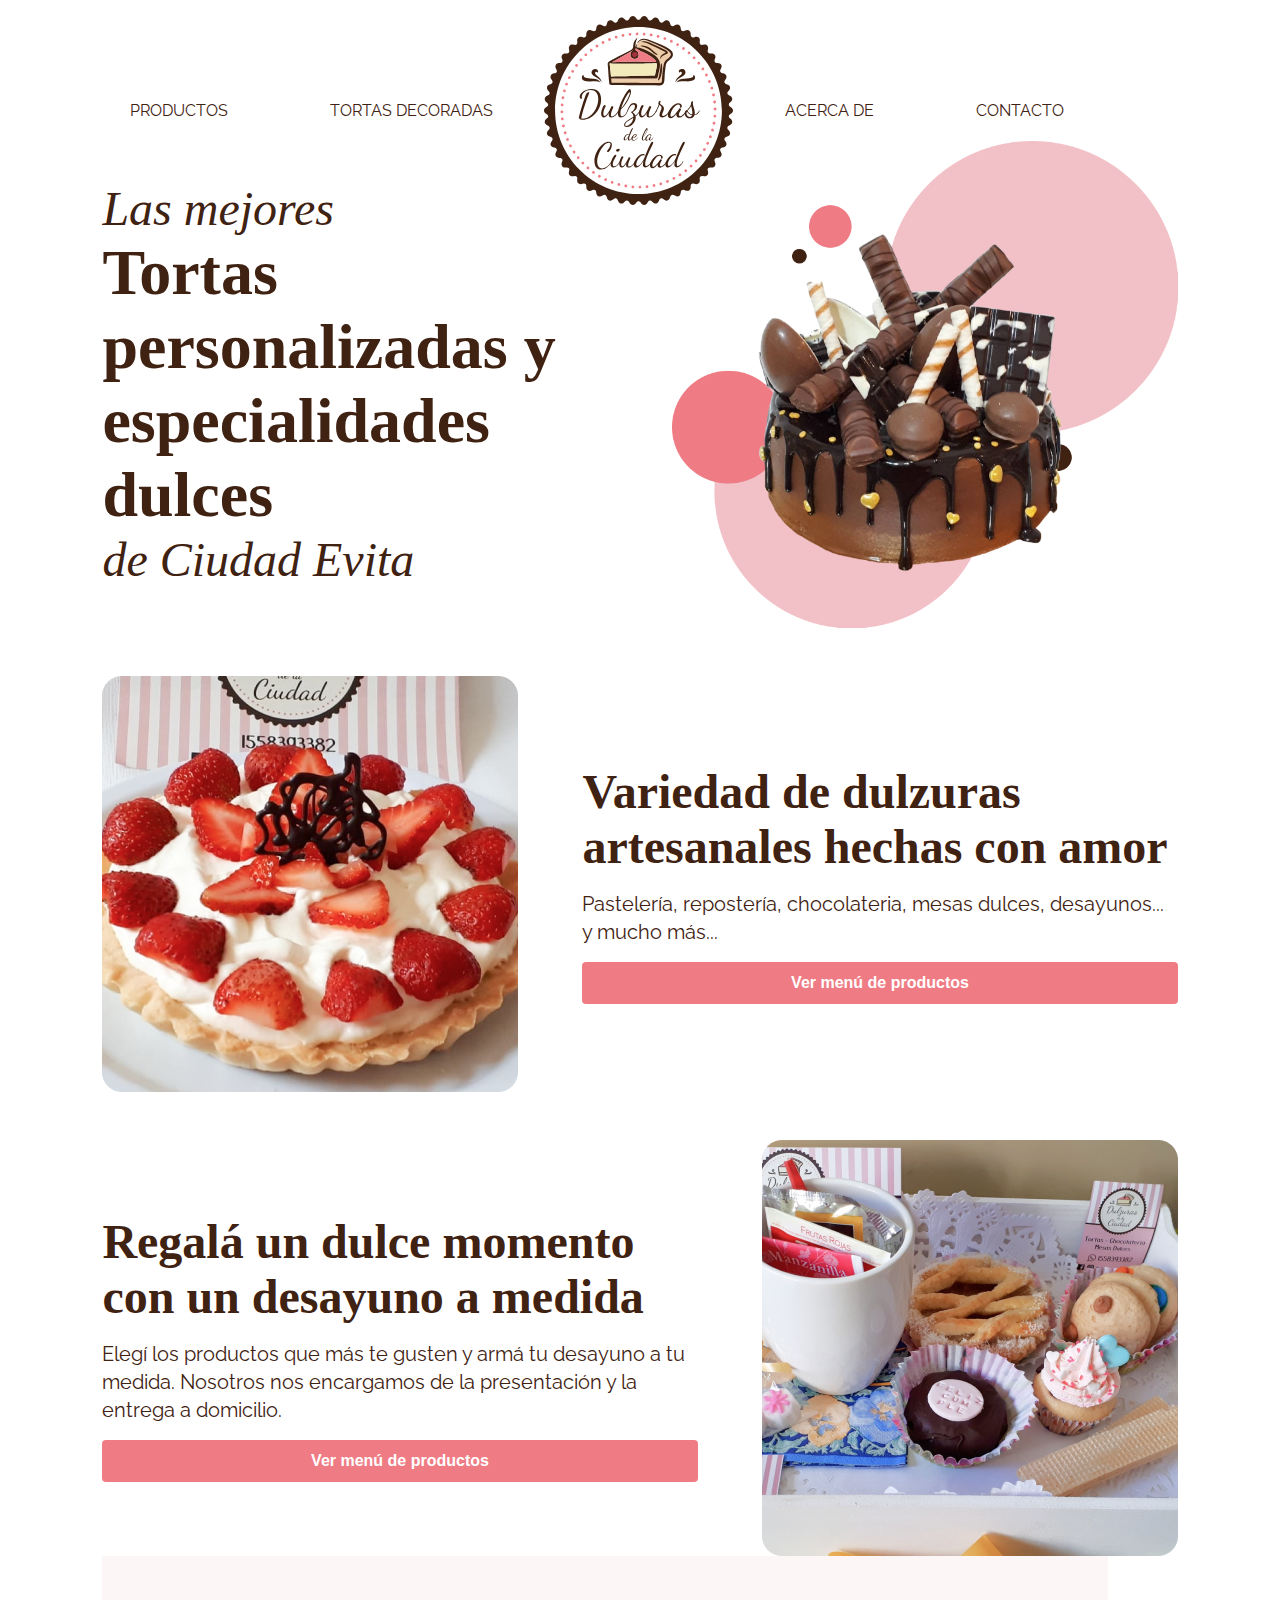
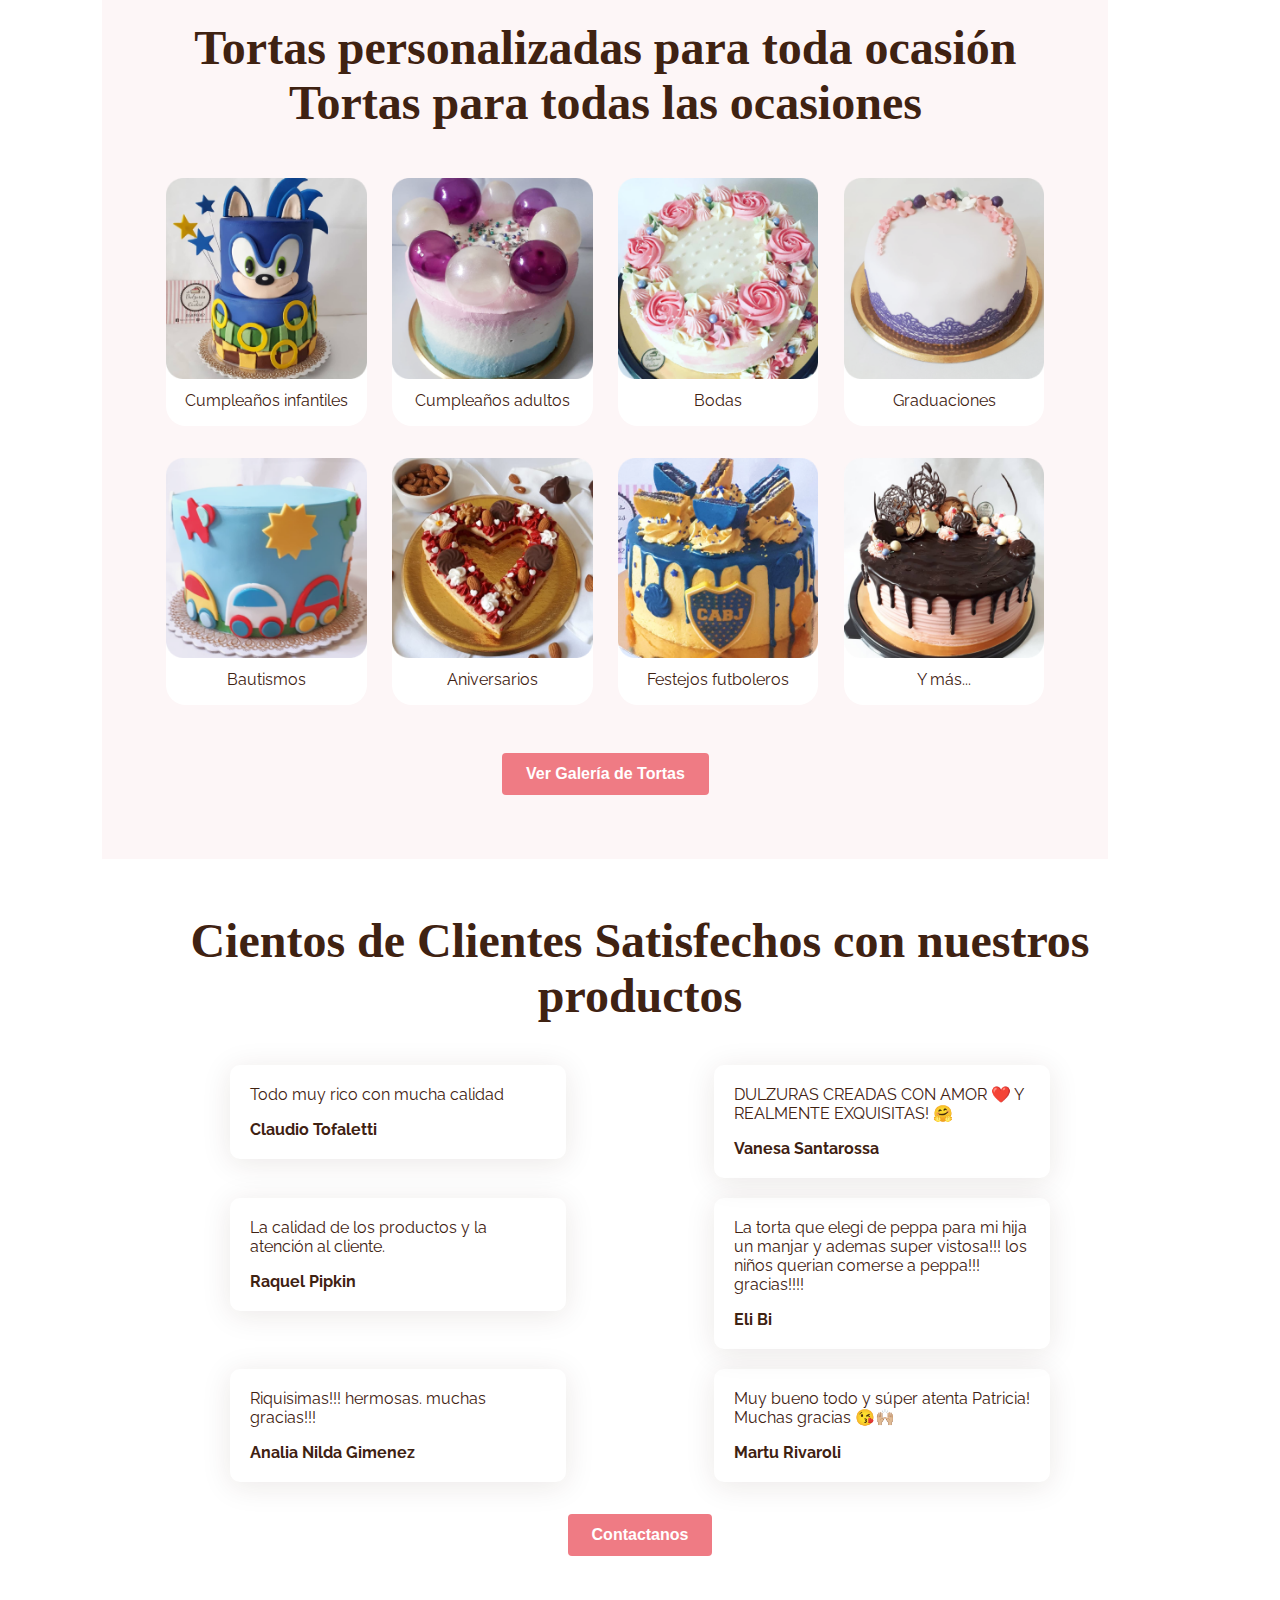
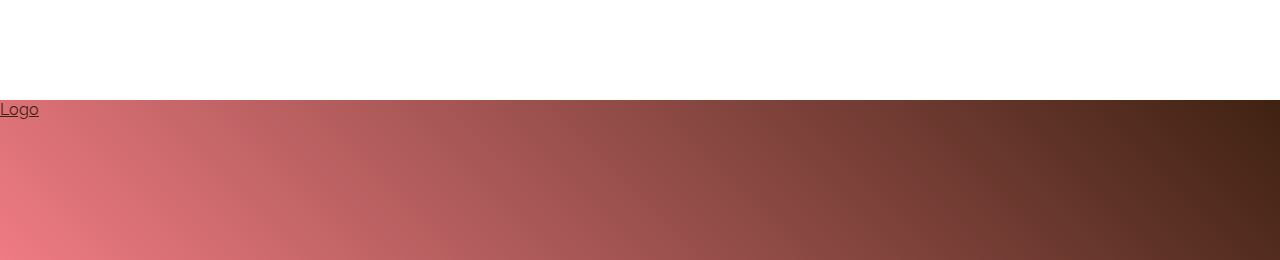
==== index.html @ 5a2758f9 "agregando archivos sass y BEM namig al flex" ====
<!DOCTYPE html>
<html lang="es">
<head>
    <meta charset="UTF-8">
    <title>Dulzuras de la Ciudad - Las mejores tortas de Ciudad Evita</title>
    <meta name="viewport" content="width=device-width, initial-scale=1.0">
    <link rel="stylesheet" href="Estilos/estilos.css">
</head>
<body>
    <header>
        <nav>
            <ul>
                <li><a href="Productos.html">Productos</a></li>
                <li><a href="Tortas-decoradas.html">Tortas Decoradas</a></li>
                <li class="logo-menu">
                    <a href="/" class="logo-default">
                        <div>
                            
                        </div>    
                    </a> 
                </li>
                <li><a href="Acerca-de.html">Acerca de</a></li>
                <li><a href="Contacto.html">Contacto</a></li>
            </ul>
        </nav>

        <section class="flex__row no-margin">
            <div class="flex__row__column left-text">
                <h1><span>Las mejores</span> Tortas personalizadas y especialidades dulces <span>de Ciudad Evita</span></h1>
            </div>
            <div class="flex__row__column background-circulos">
                <div class="flex__row__column top-img">
                    <img  src="Imagenes/Drip-cake.png" alt="Torta Drip Cake con chocolates arriba">
                </div>
            </div>
        </section>
    </header>

    <main>
        <section class="flex__row flex__row--reverse">
            <div class="flex__row__column right-text">
                <h2>Variedad de dulzuras artesanales hechas con amor </h2>
                <p class="subtitle">Pastelería, repostería, chocolateria, mesas dulces, desayunos... y mucho más... </p>
                <button type="button"><a href="/productos.html">Ver menú de productos</a></button>
            </div>
            <div class="flex__row__column" id="dulzuras">
                <img src="Imagenes/Variedad-dulzuras.png" alt="Tarta de frutillas con crema">
            </div>
        </section>

        <section class="flex__row">
            <div class="flex__row__column left-text">
                <h2>Regalá un dulce momento con un desayuno a medida</h2>
                <p class="subtitle">Elegí los productos que más te gusten y armá tu desayuno a tu medida. Nosotros nos encargamos de la presentación y la entrega a domicilio. </p>
                <button type="button"><a href="/productos.html">Ver menú de productos</a></button>
            </div>
            <div class="flex__row__column" id="dulzuras">
                <img src="Imagenes/Desayunos.png" alt="Desayuno personalizado en bandeja con taza e infusiones, pastafrola, galletas caseras, obleas, cupcake y un brownie">
            </div>
        <section class="color-bg">
            <h2 class="center">Tortas personalizadas para toda ocasión </h2>
            <h2 class="center">Tortas para todas las ocasiones</h2>
            <ul class="flex-wrap">
                <li>
                    <img src="Imagenes/Cumple-ninos.png" alt="Torta decorada de personaje Sonic">
                    <p>Cumpleaños infantiles</p>
                </li>
                <li>
                    <img src="Imagenes/Cumple-adulto.png" alt="Torta decorada de personaje Sonic">
                    <p>Cumpleaños adultos</p>
                </li>
                <li>
                    <img src="Imagenes/Bodas.png" alt="Torta decorada de personaje Sonic">
                    <p>Bodas</p>
                <li>
                    <img src="Imagenes/Graduaciones.png" alt="Torta decorada de personaje Sonic">
                    <p>Graduaciones</p>
                </li>
                <li>
                    <img src="Imagenes/Bautismos.png" alt="Torta decorada de personaje Sonic">
                    <p>Bautismos</p>
                </li>
                <li>
                    <img src="Imagenes/Aniversarios.png" alt="Torta decorada de personaje Sonic">
                    <p>Aniversarios</p>
                </li>
                <li>
                    <img src="Imagenes/Futbol.png" alt="Torta decorada de personaje Sonic">
                    <p>Festejos futboleros</p>
                </li>
                <li>
                    <img src="Imagenes/Otros.png" alt="Torta decorada de personaje Sonic">
                    <p>Y más...</p>
                </li>
            </ul>
            <button type="button" class="center-btn"><a href="/tortas-decoradas.html">Ver Galería de Tortas</a></button>
        </section>

        <section class="clientes-satisfechos">
            <h2 class="center">Cientos de Clientes Satisfechos con nuestros productos </h2>
            <div class="opiniones">
                <div>
                    <p>Todo muy rico con mucha calidad</p>
                    <span>Claudio Tofaletti</span>
                </div>
                <div>
                    <p>DULZURAS CREADAS CON AMOR ❤️ Y REALMENTE EXQUISITAS! 🤗</p>
                    <span>Vanesa Santarossa </span>
                </div>
                <div>
                    <p>La calidad de los productos y la atención al cliente.</p>
                    <span>Raquel Pipkin</span>
                </div>
                <div>
                    <p>La torta que elegi de peppa para mi hija un manjar y ademas super vistosa!!! los niños querian comerse a peppa!!! gracias!!!!</p>
                    <span>Eli Bi</span>
                </div>
                <div>
                    <p>Riquisimas!!! hermosas. muchas gracias!!!</p>
                    <span>Analia Nilda Gimenez</span>
                </div>
                <div>
                    <p>Muy bueno todo y súper atenta Patricia! Muchas gracias 😘🙌🏼</p>
                    <span>Martu Rivaroli</span>
                </div>
            </div>
            <button type="button" class="center-btn"><a href="/contacto.html">Contactanos</a></button>
        </section>
    </main>

    <footer>
        <a href="#">Logo</a>
    </footer>
</body>
</html>
---- Estilos/estilos.css ----
@import url("https://fonts.googleapis.com/css2?family=Playfair+Display:ital,wght@0,400;0,700;0,900;1,400&family=Raleway:ital,wght@0,500;0,700;0,900;1,500&display=swap");
* {
  box-sizing: border-box;
  padding: 0;
  margin: 0;
}

html {
  scroll-behavior: smooth;
}

body {
  font-family: "raleway", sans-serif;
  color: #3F2212;
  width: 100vw;
  overflow-x: hidden;
}

h1,
h2,
h3,
h4,
h5,
h6 {
  font-family: "Playfair", serif;
  font-weight: 900;
  color: #3F2212;
}

h1 {
  font-size: 4rem;
}

h1 span {
  display: block;
  font-size: 3rem;
  font-style: italic;
  font-weight: normal;
}

h2 {
  font-size: 3rem;
}

h3 {
  font-size: 2.25rem;
}

h4 {
  font-size: 1.5rem;
}

p {
  font-size: 1rem;
}

.subtitle {
  font-size: 1.25rem;
  line-height: 1.4;
}

a {
  color: #3F2212;
}

nav {
  text-align: center;
  text-transform: uppercase;
  font-family: "raleway", sans-serif;
  margin-top: 1rem;
  position: relative;
  right: 2.7rem;
}

nav a {
  text-decoration: none;
  color: #3F2212;
}

nav ul {
  display: grid;
  grid-template-columns: repeat(5, auto);
  justify-content: center;
  list-style: none;
  position: relative;
  align-items: center;
}

nav ul li {
  display: inline;
  padding: 0 4vw 0 4vw;
}

.logo-menu, .logo-menu div {
  width: 189px;
  height: 189px;
  padding: 0;
}

.logo-menu div {
  background: url("../Imagenes/Logo-Default.svg");
}

.logo-default div:hover {
  background: url("../Imagenes/Logo-Home-Hover.svg");
}

.flex__row {
  display: flex;
  flex-flow: row wrap;
  align-items: center;
  margin: 3rem 8%;
}

.flex__row--reverse {
  flex-flow: row-reverse wrap;
}

.flex__row__column {
  display: flex;
  flex-direction: column;
  flex-basis: 100%;
  flex: 1;
}

.flex__row__column p {
  padding: 1rem 0;
}

.left-text {
  margin-right: 4rem;
}

.right-text {
  margin-left: 4rem;
}

.flex__row__column img {
  max-width: 100%;
  height: auto;
  display: block;
  margin: 0 auto;
}

@media screen and (max-width: 800px) {
  .flex__row {
    flex-flow: column;
  }

  .flex__row--reverse {
    flex-flow: column;
  }

  .left-text {
    margin-right: 0rem;
  }

  .right-text {
    margin-left: 0rem;
  }

  .flex__column-img {
    margin: 2rem 0;
  }
}
.flex-wrap {
  list-style: none;
  display: grid;
  grid-template-columns: repeat(auto-fit, minmax(165px, 1fr));
  gap: 2rem 2vw;
  justify-content: center;
  max-width: 1006px;
  text-align: center;
  margin: auto;
  margin-top: 3rem;
  margin-bottom: 3rem;
  padding: 0 5vw 0 5vw;
}

.flex-wrap li {
  border-radius: 20px;
  padding-bottom: 1rem;
  display: inline-block;
  background-color: white;
}

.flex-wrap li img {
  width: 100%;
  height: auto;
  margin-bottom: 0.5rem;
}

.flex-wrap li p {
  padding: 0 0.5rem 0 0.5rem;
}

.center {
  text-align: center;
  padding: 0 5vw 0 5vw;
}

.center-btn {
  display: block;
  margin: auto;
}

button {
  background-color: #EF7B84;
  border: none;
  border-radius: 0.25rem;
  padding: 0.75rem 1.5rem;
  transition: background-color 0.2s;
}

button:hover {
  background-color: #A1333E;
}

button a {
  font-size: 1rem;
  font-weight: bold;
  text-decoration: none;
  color: white;
}

.background-circulos {
  background-image: url("/Imagenes/Circulos_BG.png");
  background-size: cover;
}

@media screen and (min-width: 1200px) {
  .no-margin {
    margin-top: -4rem;
  }
}
#dulzuras {
  max-width: 416px;
}

.color-bg {
  background-color: #FDF6F7;
  padding: 6% 0;
  margin-bottom: 5%;
}

.clientes-satisfechos {
  margin-bottom: 6rem;
}

.opiniones {
  display: flex;
  flex-flow: row wrap;
  margin: 3% 5% 2% 5%;
  justify-content: space-around;
  list-style: none;
  align-items: flex-start;
}

.opiniones div {
  display: inline-block;
  width: 21rem;
  padding: 20px;
  margin: 10px;
  border-radius: 0.625rem;
  box-shadow: 0px 0.25rem 1.875rem rgba(63, 34, 18, 0.1);
}

.opiniones span {
  font-weight: bold;
  display: inline-block;
  margin-top: 1rem;
}

.productos {
  margin: 3rem 2vw 0 2vw;
  text-align: center;
}

.productos > div {
  padding: 0 10vw 0 10vw;
}

.productos h2 {
  padding-bottom: 1rem;
}

.grid-productos {
  list-style: none;
  display: grid;
  grid-template-columns: repeat(auto-fit, minmax(17rem, 1fr));
  gap: 2rem 2vw;
  text-align: center;
  margin-top: 3rem;
  margin-bottom: 5rem;
}

.grid-productos li {
  box-shadow: 0px 0.25rem 1.4rem rgba(63, 34, 18, 0.08);
  border-radius: 20px;
  padding-bottom: 1rem;
  transition: box-shadow, 0.5s;
  overflow: hidden;
}

.grid-productos li:hover {
  box-shadow: 0px 0.5rem 3rem rgba(63, 34, 18, 0.3);
}

.grid-productos li p {
  padding: 0.75rem 1rem 0 1rem;
}

.grid-productos span {
  font-weight: bold;
}

.grid-productos li img {
  width: 100%;
  height: auto;
  transition: transform 0.5s;
}

.grid-productos li:hover img {
  transform: scale(1.05);
}

@media screen and (max-width: 512px) {
  .productos > div {
    padding: 0 1vw 0 1vw;
  }

  .grid-productos {
    grid-template-columns: repeat(auto-fit, minmax(10rem, 1fr));
    gap: 3rem 2vw;
  }
}
.galeria-tortas-header {
  margin-top: 3rem;
  padding: 0 5vw 3rem 5vw;
  text-align: center;
}

.galeria-tortas-header h2 {
  padding-bottom: 1rem;
}

.galeria-tortas-header span {
  font-weight: bold;
}

ul.galeria {
  list-style: none;
  display: grid;
  grid-template-columns: repeat(auto-fit, minmax(18.75rem, 1fr));
  gap: 0px;
}

ul.galeria img {
  width: 100%;
  height: auto;
  transition: transform 0.5s;
}

.galeria li {
  position: relative;
  overflow: hidden;
}

.galeria li:hover img {
  transform: scale(1.1);
}

.galeria li div {
  position: absolute;
  left: 0px;
  bottom: 0px;
  padding: 0.75rem;
  width: 100%;
  background-color: rgba(63, 34, 18, 0.5);
  color: white;
  margin: 0;
  opacity: 0;
}

.galeria li:hover div {
  opacity: 1;
}

.acerca-de {
  margin: 3rem 0 2rem;
}

.acerca-de h2 {
  text-align: center;
}

#foto-patri {
  max-width: 450px;
  min-width: 330px;
}

#certi-alimentos {
  max-width: 353px;
  border: 10px solid #3F2212;
}

.certi-alimentos {
  background-color: #FDF6F7;
  padding: 4rem 8% 4rem 8%;
  margin: 0;
}

.btn-whatsapp {
  background-color: #25D366;
}

.form-contacto {
  margin-top: 3rem;
  padding: 0 5vw 0 5vw;
  text-align: center;
}

.form-contacto p {
  margin: 2rem 0 1rem 0;
}

.preguntas {
  margin: 3rem 0 5rem 0;
  padding: 0 5vw 0 5vw;
}

.preguntas h3 {
  text-align: center;
}

.preguntas h4 {
  padding: 1.25rem 0 0.625rem 0;
}

footer {
  background-image: linear-gradient(45deg, #EF7B84, #3F2212);
  height: 10rem;
}
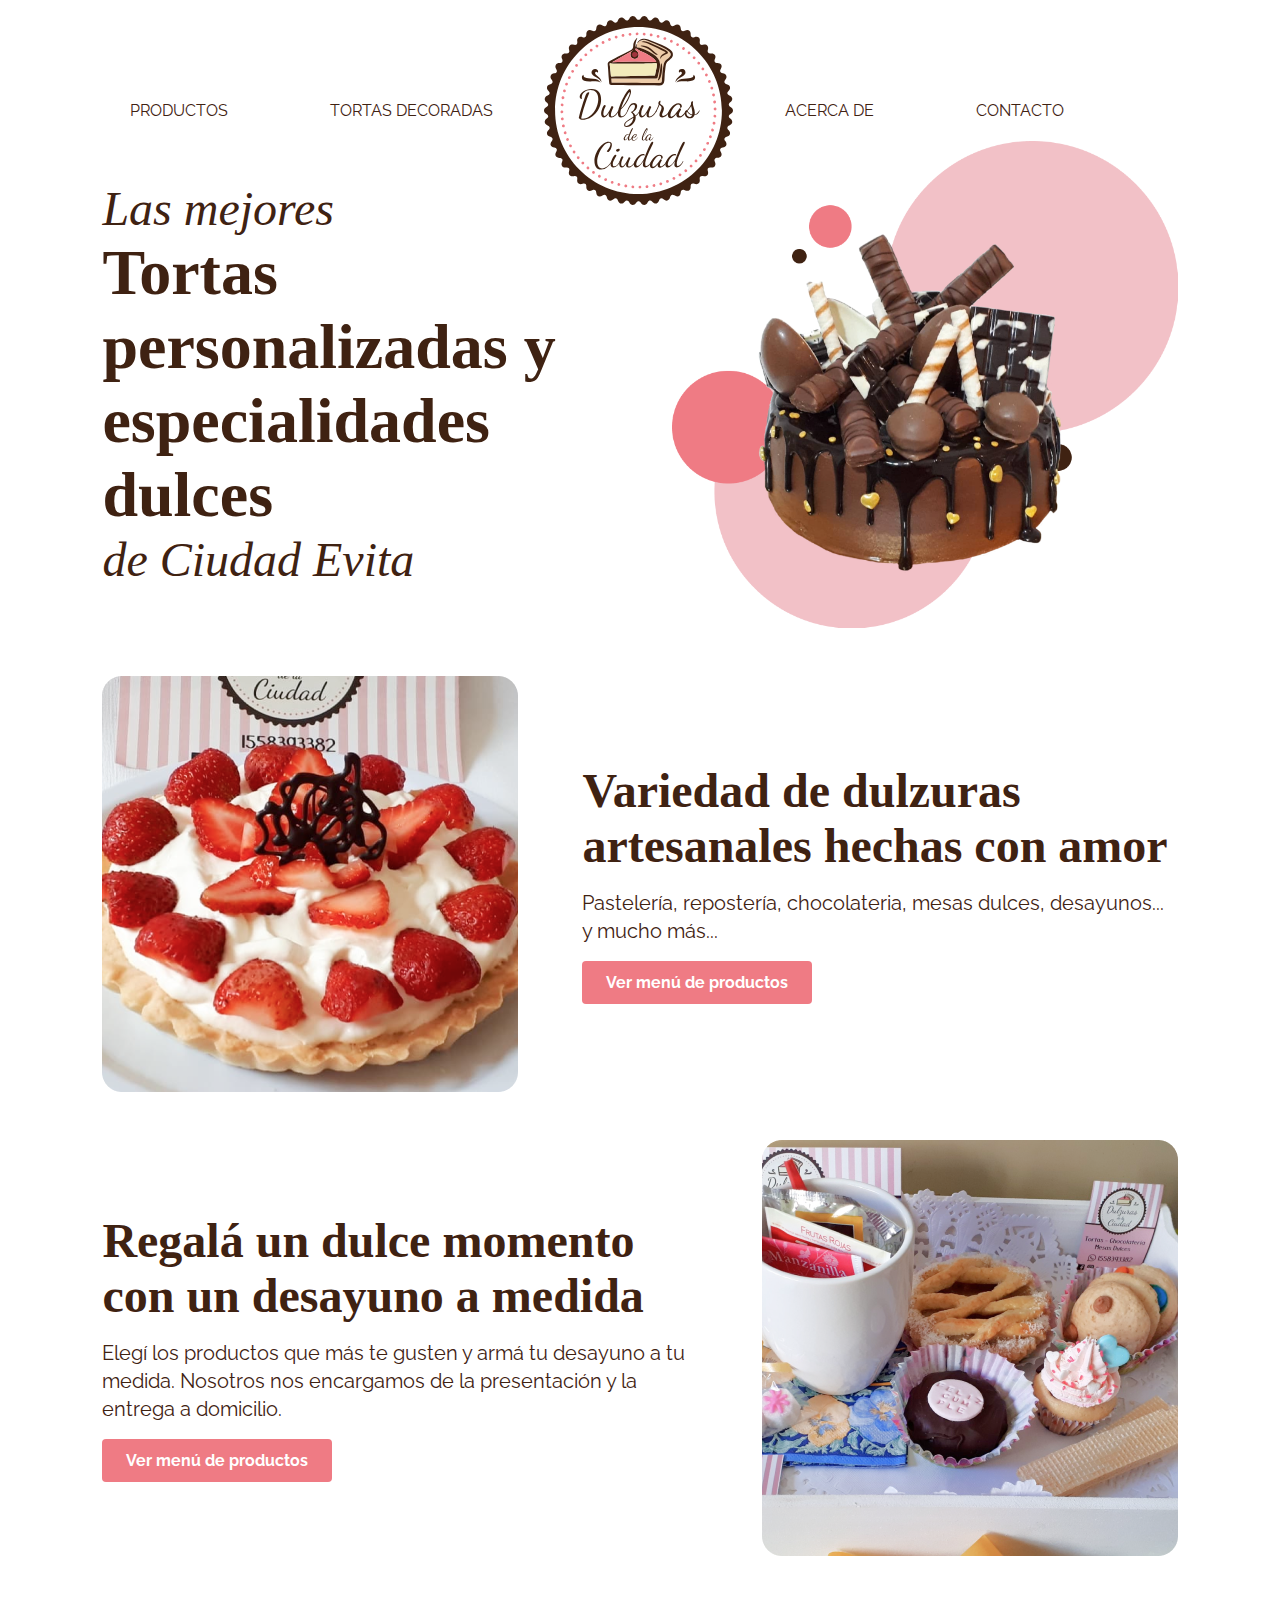
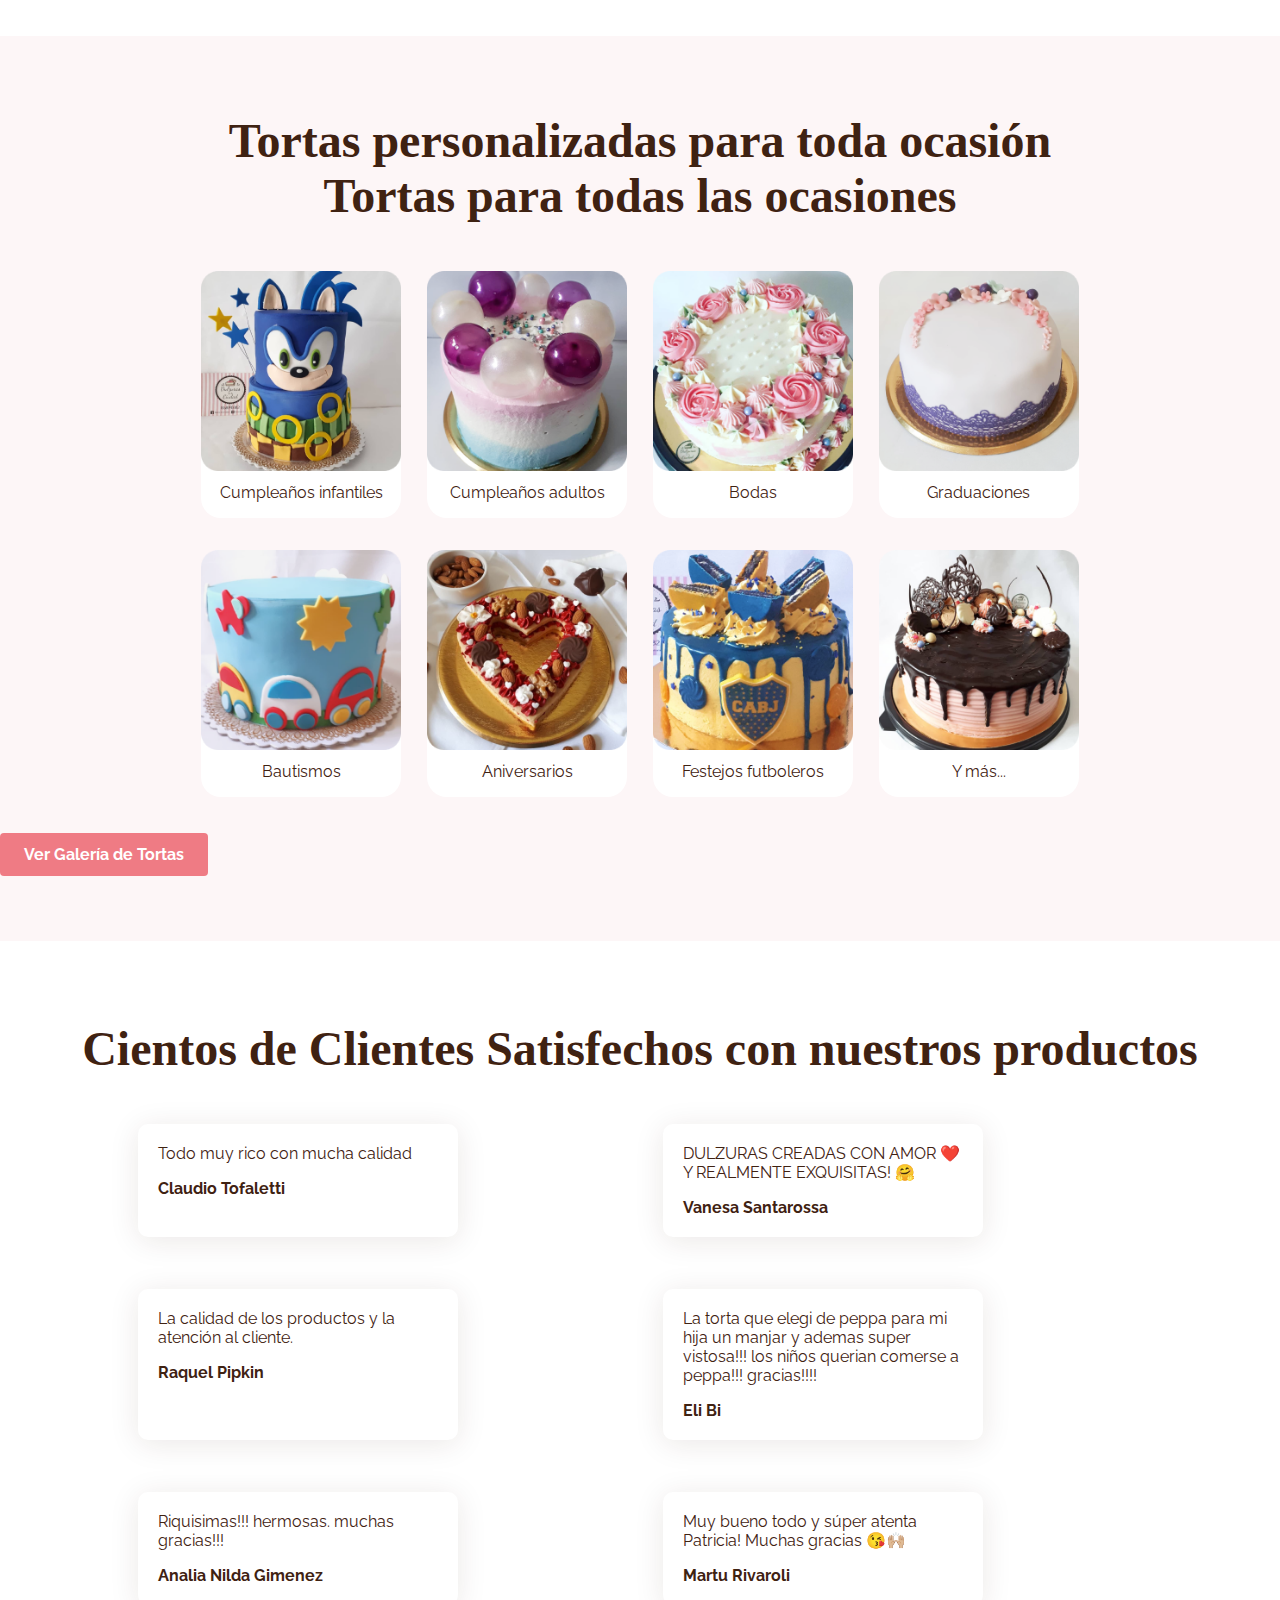
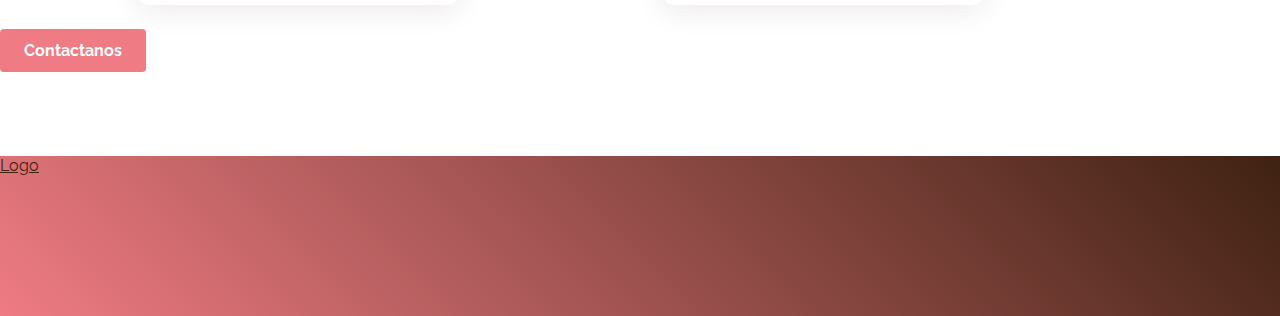
==== commit 75fa2358: "agregando estructura y orden sass y BEM, y mejora de algunos estilos en home y contacto" ====
--- a/index.html
+++ b/index.html
@@ -42,7 +42,7 @@
             <div class="flex__row__column right-text">
                 <h2>Variedad de dulzuras artesanales hechas con amor </h2>
                 <p class="subtitle">Pastelería, repostería, chocolateria, mesas dulces, desayunos... y mucho más... </p>
-                <button type="button"><a href="/productos.html">Ver menú de productos</a></button>
+                <a class="button button--left" href="/productos.html">Ver menú de productos</a>
             </div>
             <div class="flex__row__column" id="dulzuras">
                 <img src="Imagenes/Variedad-dulzuras.png" alt="Tarta de frutillas con crema">
@@ -53,15 +53,16 @@
             <div class="flex__row__column left-text">
                 <h2>Regalá un dulce momento con un desayuno a medida</h2>
                 <p class="subtitle">Elegí los productos que más te gusten y armá tu desayuno a tu medida. Nosotros nos encargamos de la presentación y la entrega a domicilio. </p>
-                <button type="button"><a href="/productos.html">Ver menú de productos</a></button>
+                <a class="button button--left" href="/productos.html">Ver menú de productos</a>
             </div>
             <div class="flex__row__column" id="dulzuras">
                 <img src="Imagenes/Desayunos.png" alt="Desayuno personalizado en bandeja con taza e infusiones, pastafrola, galletas caseras, obleas, cupcake y un brownie">
             </div>
+        </section>
         <section class="color-bg">
             <h2 class="center">Tortas personalizadas para toda ocasión </h2>
             <h2 class="center">Tortas para todas las ocasiones</h2>
-            <ul class="flex-wrap">
+            <ul class="flex__wrap">
                 <li>
                     <img src="Imagenes/Cumple-ninos.png" alt="Torta decorada de personaje Sonic">
                     <p>Cumpleaños infantiles</p>
@@ -94,12 +95,12 @@
                     <p>Y más...</p>
                 </li>
             </ul>
-            <button type="button" class="center-btn"><a href="/tortas-decoradas.html">Ver Galería de Tortas</a></button>
+            <a class="button" href="/tortas-decoradas.html">Ver Galería de Tortas</a></button>
         </section>
 
         <section class="clientes-satisfechos">
             <h2 class="center">Cientos de Clientes Satisfechos con nuestros productos </h2>
-            <div class="opiniones">
+            <div class="flex__wrap-opiniones">
                 <div>
                     <p>Todo muy rico con mucha calidad</p>
                     <span>Claudio Tofaletti</span>
@@ -125,7 +126,7 @@
                     <span>Martu Rivaroli</span>
                 </div>
             </div>
-            <button type="button" class="center-btn"><a href="/contacto.html">Contactanos</a></button>
+            <a class="button" href="/contacto.html">Contactanos</a></button>
         </section>
     </main>
 
--- a/Estilos/estilos.css
+++ b/Estilos/estilos.css
@@ -5,13 +5,12 @@
   margin: 0;
 }
 
-html {
+body {
   scroll-behavior: smooth;
-}
-
-body {
   font-family: "raleway", sans-serif;
   color: #3F2212;
+  text-decoration: none;
+  list-style: none;
   width: 100vw;
   overflow-x: hidden;
 }
@@ -122,19 +121,9 @@
   flex-basis: 100%;
   flex: 1;
 }
-
 .flex__row__column p {
   padding: 1rem 0;
 }
-
-.left-text {
-  margin-right: 4rem;
-}
-
-.right-text {
-  margin-left: 4rem;
-}
-
 .flex__row__column img {
   max-width: 100%;
   height: auto;
@@ -142,6 +131,14 @@
   margin: 0 auto;
 }
 
+.left-text {
+  margin-right: 4rem;
+}
+
+.right-text {
+  margin-left: 4rem;
+}
+
 @media screen and (max-width: 800px) {
   .flex__row {
     flex-flow: column;
@@ -163,7 +160,7 @@
     margin: 2rem 0;
   }
 }
-.flex-wrap {
+.flex__wrap {
   list-style: none;
   display: grid;
   grid-template-columns: repeat(auto-fit, minmax(165px, 1fr));
@@ -176,51 +173,45 @@
   margin-bottom: 3rem;
   padding: 0 5vw 0 5vw;
 }
-
-.flex-wrap li {
+.flex__wrap li {
   border-radius: 20px;
   padding-bottom: 1rem;
   display: inline-block;
   background-color: white;
 }
-
-.flex-wrap li img {
+.flex__wrap li p {
+  padding: 0 0.5rem 0 0.5rem;
+}
+.flex__wrap img {
   width: 100%;
   height: auto;
   margin-bottom: 0.5rem;
 }
 
-.flex-wrap li p {
-  padding: 0 0.5rem 0 0.5rem;
-}
-
 .center {
   text-align: center;
   padding: 0 5vw 0 5vw;
 }
 
-.center-btn {
-  display: block;
-  margin: auto;
-}
-
-button {
+.button {
   background-color: #EF7B84;
   border: none;
   border-radius: 0.25rem;
   padding: 0.75rem 1.5rem;
-  transition: background-color 0.2s;
-}
-
-button:hover {
-  background-color: #A1333E;
-}
-
-button a {
   font-size: 1rem;
   font-weight: bold;
   text-decoration: none;
   color: white;
+  transition: background-color 0.2s;
+  margin: auto;
+}
+
+.button--left {
+  margin: 0 auto 0 0;
+}
+
+.button:hover {
+  background-color: #A1333E;
 }
 
 .background-circulos {
@@ -239,33 +230,34 @@
 
 .color-bg {
   background-color: #FDF6F7;
+  display: block;
   padding: 6% 0;
-  margin-bottom: 5%;
+  margin-bottom: 5rem;
+  margin-top: 5rem;
+  width: 100%;
 }
 
 .clientes-satisfechos {
   margin-bottom: 6rem;
 }
 
-.opiniones {
-  display: flex;
-  flex-flow: row wrap;
+.flex__wrap-opiniones {
+  display: grid;
+  grid-template-columns: repeat(auto-fill, minmax(400px, 1fr));
+  gap: 2rem 2vw;
+  justify-content: center;
   margin: 3% 5% 2% 5%;
-  justify-content: space-around;
-  list-style: none;
-  align-items: flex-start;
-}
-
-.opiniones div {
+  padding: 0 5vw 0 5vw;
+}
+.flex__wrap-opiniones div {
   display: inline-block;
-  width: 21rem;
+  width: 20rem;
   padding: 20px;
   margin: 10px;
   border-radius: 0.625rem;
   box-shadow: 0px 0.25rem 1.875rem rgba(63, 34, 18, 0.1);
 }
-
-.opiniones span {
+.flex__wrap-opiniones span {
   font-weight: bold;
   display: inline-block;
   margin-top: 1rem;
@@ -339,11 +331,9 @@
   padding: 0 5vw 3rem 5vw;
   text-align: center;
 }
-
 .galeria-tortas-header h2 {
   padding-bottom: 1rem;
 }
-
 .galeria-tortas-header span {
   font-weight: bold;
 }
@@ -354,23 +344,16 @@
   grid-template-columns: repeat(auto-fit, minmax(18.75rem, 1fr));
   gap: 0px;
 }
-
 ul.galeria img {
   width: 100%;
   height: auto;
   transition: transform 0.5s;
 }
-
-.galeria li {
+ul.galeria li {
   position: relative;
   overflow: hidden;
 }
-
-.galeria li:hover img {
-  transform: scale(1.1);
-}
-
-.galeria li div {
+ul.galeria li div {
   position: absolute;
   left: 0px;
   bottom: 0px;
@@ -382,6 +365,10 @@
   opacity: 0;
 }
 
+.galeria li:hover img {
+  transform: scale(1.1);
+}
+
 .galeria li:hover div {
   opacity: 1;
 }
@@ -415,26 +402,44 @@
 }
 
 .form-contacto {
+  margin: auto;
   margin-top: 3rem;
   padding: 0 5vw 0 5vw;
-  text-align: center;
-}
-
+  max-width: 600px;
+  text-align: center;
+}
+.form-contacto h2 {
+  text-align: center;
+  margin-bottom: 2rem;
+}
 .form-contacto p {
-  margin: 2rem 0 1rem 0;
+  margin: 1.75rem 0;
+}
+.form-contacto label {
+  display: block;
+  text-align: left;
+  margin-bottom: 0.2rem;
+}
+.form-contacto .form-control, .form-contacto textarea {
+  width: 100%;
+  padding: 0.5rem;
+  margin-bottom: 1rem;
+  border: solid 1px #3F2212;
+  border-radius: 0.25rem;
 }
 
 .preguntas {
-  margin: 3rem 0 5rem 0;
+  margin: 5rem 0 5rem 0;
   padding: 0 5vw 0 5vw;
 }
-
 .preguntas h3 {
   text-align: center;
 }
-
 .preguntas h4 {
   padding: 1.25rem 0 0.625rem 0;
+}
+.preguntas p {
+  padding: 0 1.5rem;
 }
 
 footer {
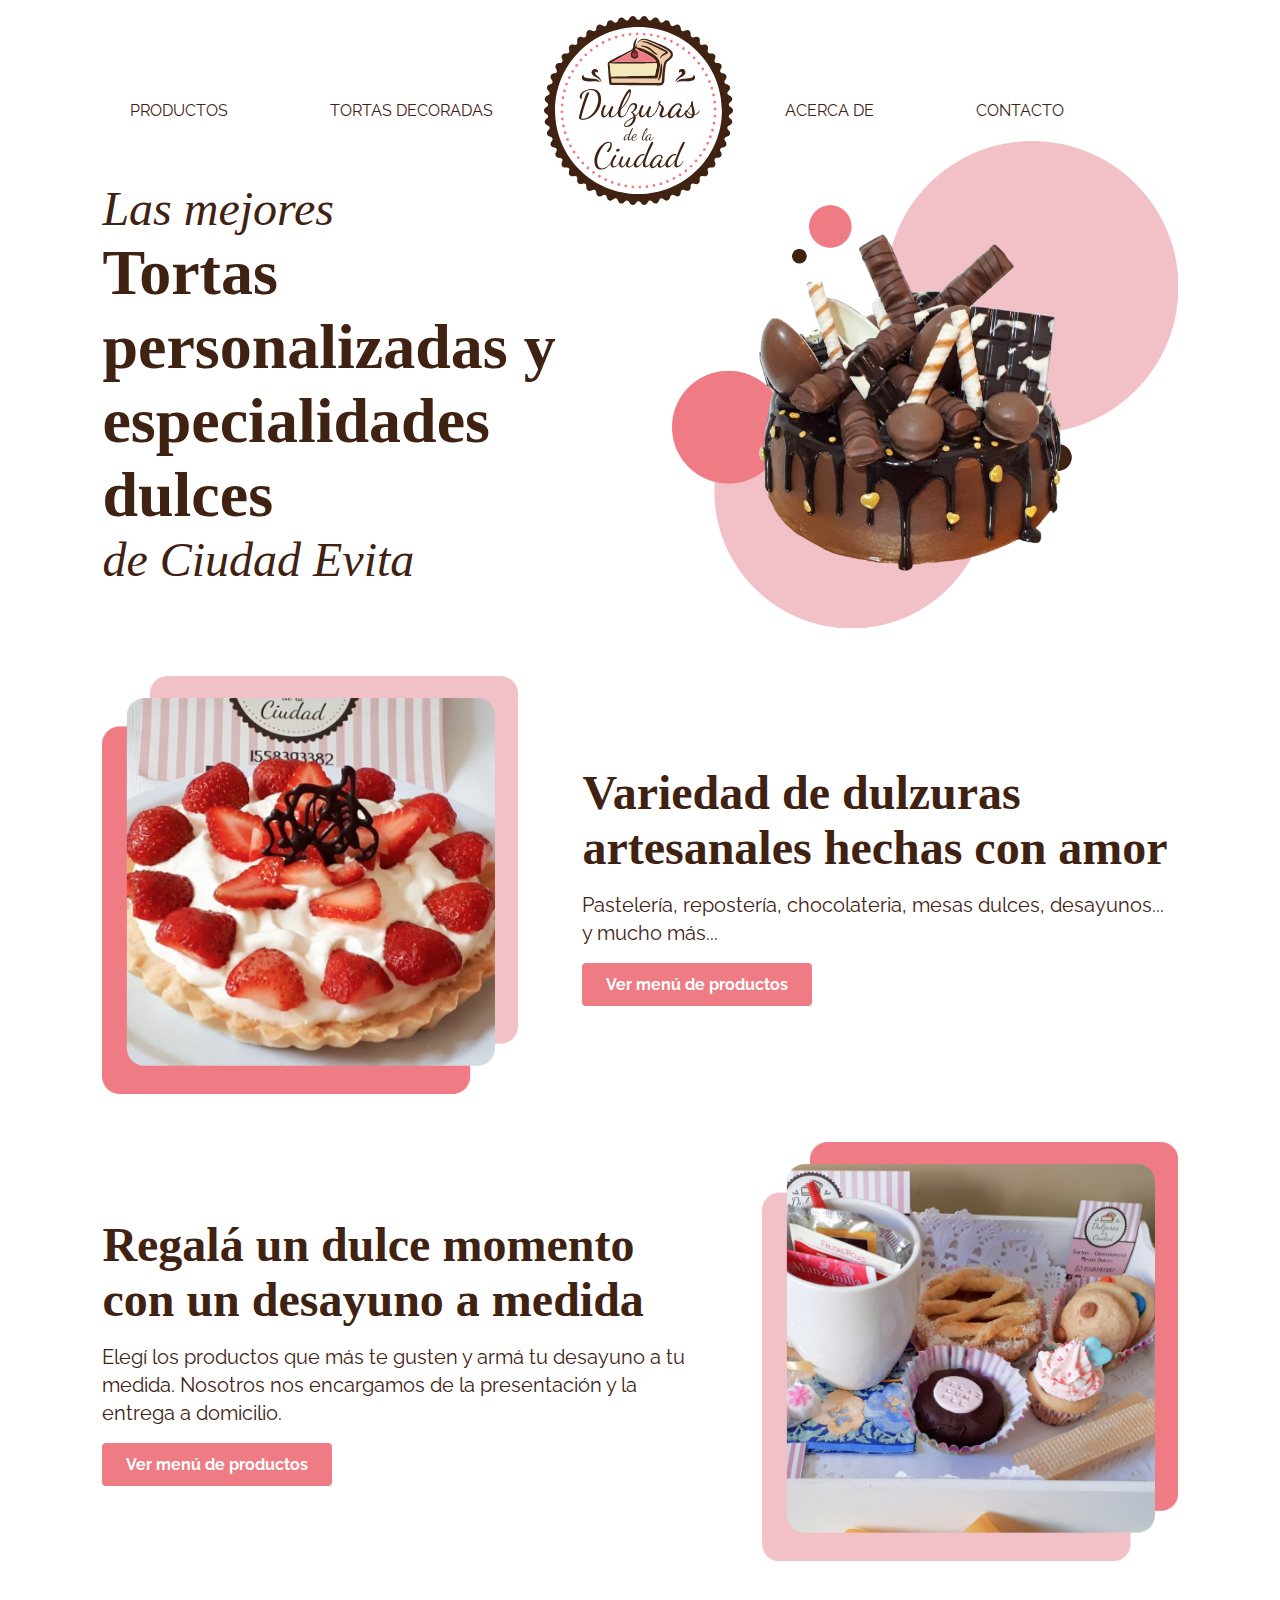
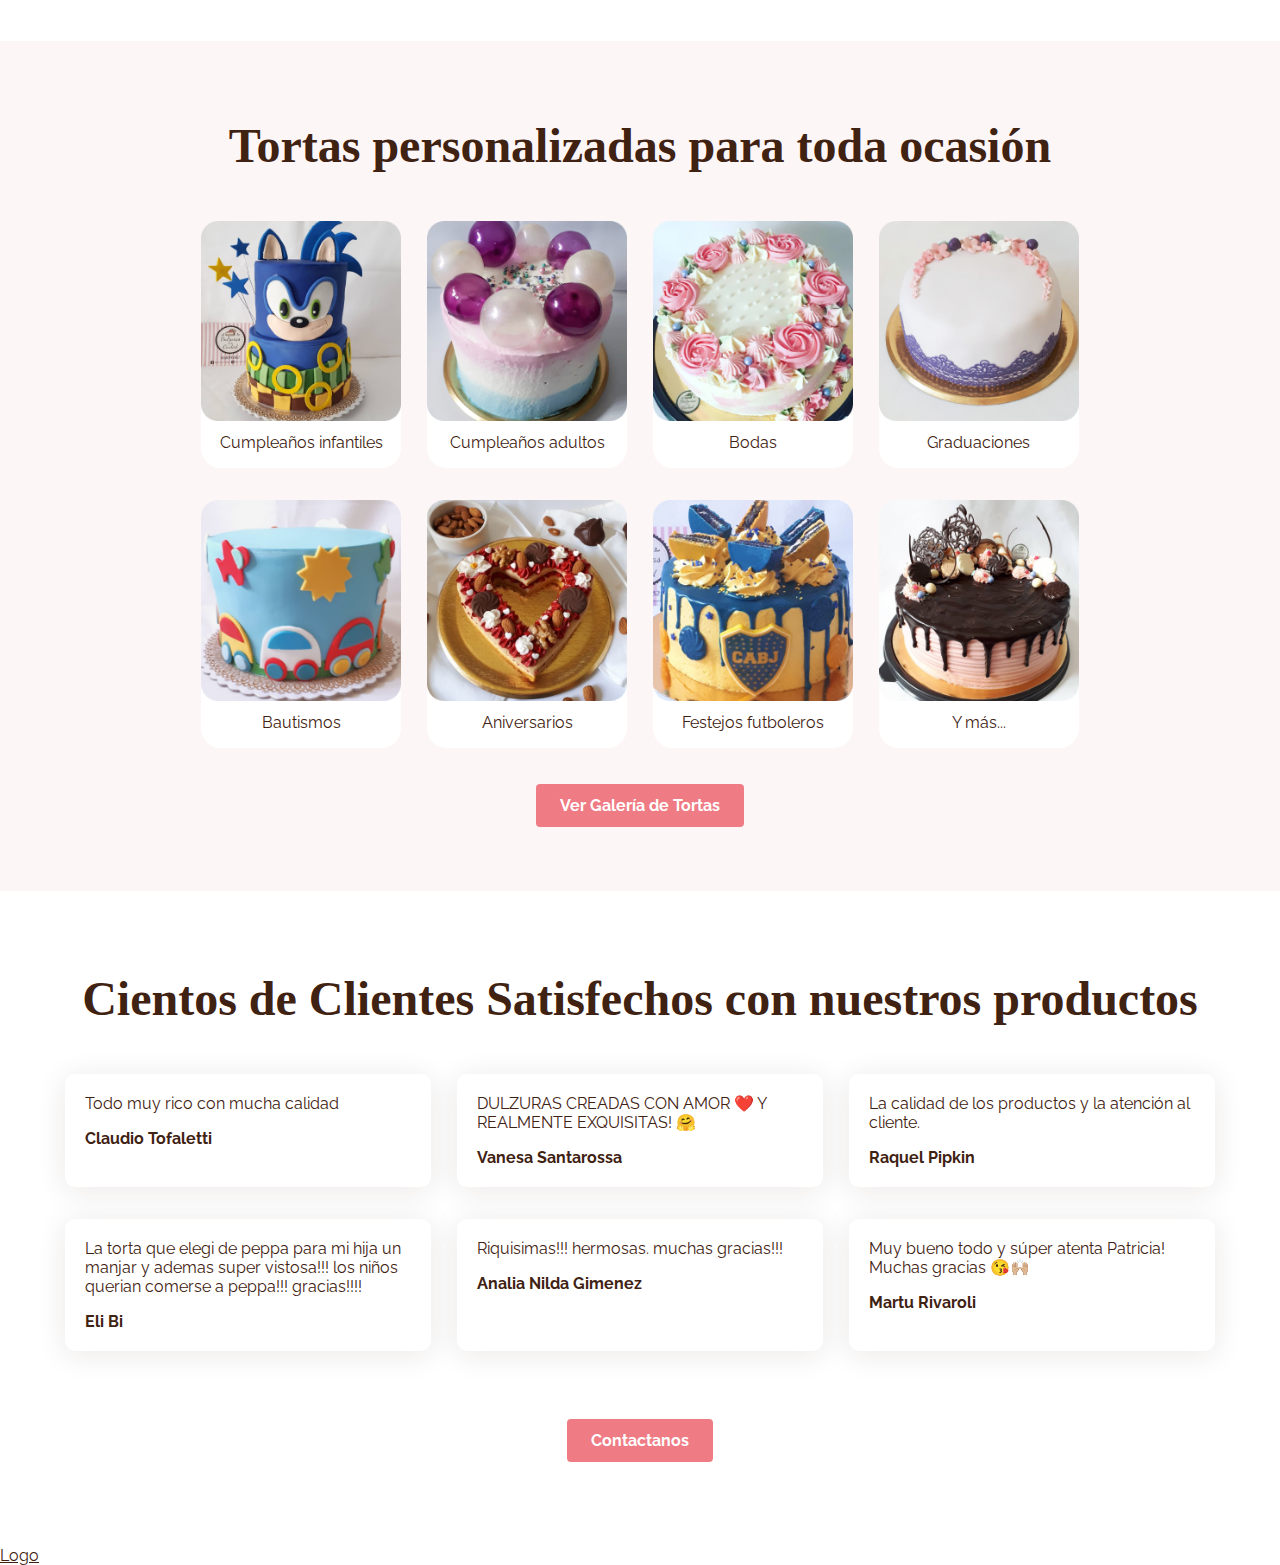
==== commit 5475b412: "last update, menu responsive" ====
--- a/index.html
+++ b/index.html
@@ -8,23 +8,42 @@
     <link rel="stylesheet" href="Estilos/estilos.css">
 </head>
 <body>
+    <!-- MENU -->
+    <div class= "menu-mobile">
+        <a href="/">
+            <img src="/Imagenes/Text-logo.svg">
+        </a>
+        <a href="#menu">
+            <img class="icon" src="/Imagenes/menu.svg">
+        </a>
+    </div>
+    <nav id="menu">
+        <a href="#">
+            <img class="icon-close" src="/Imagenes/cerrar.svg">
+        </a>
+        <ul>
+            <li>
+                <a>Productos</a>
+                <ul class="submenu">
+                    <li><a href="Productos.html">Pastelería</a></li>
+                    <li><a href="Productos.html">Chocolatería</a></li>
+                </ul>
+            </li>
+            <li><a href="Tortas-decoradas.html">Tortas Decoradas</a></li>
+            <li class="logo-menu">
+                <a href="/" class="logo-default">
+                    <div>
+                        
+                    </div>    
+                </a> 
+            </li>
+            <li><a href="Acerca-de.html">Acerca de</a></li>
+            <li><a href="Contacto.html">Contacto</a></li>
+        </ul>
+    </nav>
+
+    <!-- HEADER SECTION -->
     <header>
-        <nav>
-            <ul>
-                <li><a href="Productos.html">Productos</a></li>
-                <li><a href="Tortas-decoradas.html">Tortas Decoradas</a></li>
-                <li class="logo-menu">
-                    <a href="/" class="logo-default">
-                        <div>
-                            
-                        </div>    
-                    </a> 
-                </li>
-                <li><a href="Acerca-de.html">Acerca de</a></li>
-                <li><a href="Contacto.html">Contacto</a></li>
-            </ul>
-        </nav>
-
         <section class="flex__row no-margin">
             <div class="flex__row__column left-text">
                 <h1><span>Las mejores</span> Tortas personalizadas y especialidades dulces <span>de Ciudad Evita</span></h1>
@@ -38,30 +57,34 @@
     </header>
 
     <main>
+
+        <!-- SECTION 1 - VARIEDAD DULZURAS -->
         <section class="flex__row flex__row--reverse">
             <div class="flex__row__column right-text">
                 <h2>Variedad de dulzuras artesanales hechas con amor </h2>
                 <p class="subtitle">Pastelería, repostería, chocolateria, mesas dulces, desayunos... y mucho más... </p>
                 <a class="button button--left" href="/productos.html">Ver menú de productos</a>
             </div>
-            <div class="flex__row__column" id="dulzuras">
-                <img src="Imagenes/Variedad-dulzuras.png" alt="Tarta de frutillas con crema">
+            <div class="flex__row__column dulzuras-img">
+                <img src="Imagenes/Variedad-dulzuras-1.png" alt="Tarta de frutillas con crema">
             </div>
         </section>
 
+        <!-- SECTION 2 - DESAYUNOS -->
         <section class="flex__row">
             <div class="flex__row__column left-text">
                 <h2>Regalá un dulce momento con un desayuno a medida</h2>
                 <p class="subtitle">Elegí los productos que más te gusten y armá tu desayuno a tu medida. Nosotros nos encargamos de la presentación y la entrega a domicilio. </p>
                 <a class="button button--left" href="/productos.html">Ver menú de productos</a>
             </div>
-            <div class="flex__row__column" id="dulzuras">
-                <img src="Imagenes/Desayunos.png" alt="Desayuno personalizado en bandeja con taza e infusiones, pastafrola, galletas caseras, obleas, cupcake y un brownie">
+            <div class="flex__row__column desayunos-img">
+                <img src="Imagenes/Desayunos-1.png" alt="Desayuno personalizado en bandeja con taza e infusiones, pastafrola, galletas caseras, obleas, cupcake y un brownie">
             </div>
         </section>
+
+        <!-- SECTION 3 - TORTAS PARA TODAS OCASIONES -->
         <section class="color-bg">
             <h2 class="center">Tortas personalizadas para toda ocasión </h2>
-            <h2 class="center">Tortas para todas las ocasiones</h2>
             <ul class="flex__wrap">
                 <li>
                     <img src="Imagenes/Cumple-ninos.png" alt="Torta decorada de personaje Sonic">
@@ -98,6 +121,7 @@
             <a class="button" href="/tortas-decoradas.html">Ver Galería de Tortas</a></button>
         </section>
 
+        <!-- SECTION 4 - OPINIONES CLIENTES -->
         <section class="clientes-satisfechos">
             <h2 class="center">Cientos de Clientes Satisfechos con nuestros productos </h2>
             <div class="flex__wrap-opiniones">
@@ -130,6 +154,7 @@
         </section>
     </main>
 
+    <!-- FOOTER -->
     <footer>
         <a href="#">Logo</a>
     </footer>
--- a/Estilos/estilos.css
+++ b/Estilos/estilos.css
@@ -62,6 +62,36 @@
   color: #3F2212;
 }
 
+@media screen and (max-width: 700px) {
+  h1 {
+    font-size: 2.5rem;
+  }
+
+  h1 span {
+    font-size: 2rem;
+  }
+
+  h2 {
+    font-size: 2rem;
+  }
+
+  h3 {
+    font-size: 1.5rem;
+  }
+
+  h4 {
+    font-size: 1.2rem;
+  }
+
+  p {
+    font-size: 0.9rem;
+  }
+
+  .subtitle {
+    font-size: 1.1rem;
+    line-height: 1.2;
+  }
+}
 nav {
   text-align: center;
   text-transform: uppercase;
@@ -69,13 +99,8 @@
   margin-top: 1rem;
   position: relative;
   right: 2.7rem;
-}
-
-nav a {
-  text-decoration: none;
-  color: #3F2212;
-}
-
+  z-index: 1;
+}
 nav ul {
   display: grid;
   grid-template-columns: repeat(5, auto);
@@ -84,10 +109,54 @@
   position: relative;
   align-items: center;
 }
-
 nav ul li {
   display: inline;
-  padding: 0 4vw 0 4vw;
+  padding: 0.5rem 4vw 0.5rem 4vw;
+  position: relative;
+}
+nav ul li a {
+  text-decoration: none;
+  color: #3F2212;
+}
+nav ul li .submenu {
+  display: none;
+  position: absolute;
+  box-shadow: 0px 0.25rem 1.4rem rgba(63, 34, 18, 0.08);
+  border-radius: 1.25rem;
+  background-color: white;
+  padding: 0.75rem 0;
+  margin-top: 0.5rem;
+}
+nav ul li .submenu li {
+  display: block;
+  padding: 0.5rem 1rem;
+  text-align: left;
+}
+nav ul li .submenu li a {
+  line-height: 1;
+  padding: 0.4rem 0rem;
+}
+nav ul li .submenu li:hover {
+  background-color: #FDF6F7;
+}
+nav ul li:hover .submenu {
+  display: block;
+}
+nav .icon-close {
+  display: none;
+}
+
+.menu-mobile {
+  display: none;
+  padding: 0.5rem 1rem;
+}
+.menu-mobile img {
+  width: 70%;
+  height: auto;
+}
+.menu-mobile .icon {
+  height: 24px;
+  width: auto;
 }
 
 .logo-menu, .logo-menu div {
@@ -104,6 +173,63 @@
   background: url("../Imagenes/Logo-Home-Hover.svg");
 }
 
+@media screen and (max-width: 900px) {
+  nav {
+    position: fixed;
+    width: 100%;
+    height: 100vh;
+    margin-top: 0;
+    padding-top: 1rem;
+    top: 0;
+    background-color: white;
+    right: -100%;
+    transition: right 0.5s;
+  }
+  nav ul {
+    grid-template-columns: auto;
+    margin-top: 3rem;
+  }
+  nav ul li {
+    display: block;
+    margin: 0.2rem;
+  }
+  nav ul li .submenu {
+    position: relative;
+  }
+  nav ul li .submenu li {
+    text-align: center;
+  }
+  nav ul .logo-menu {
+    margin: auto;
+    order: -1;
+    margin-bottom: 1rem;
+  }
+  nav .icon-close {
+    display: inline-block;
+    position: absolute;
+    margin-right: 1rem;
+    margin-top: 1rem;
+    width: 24px;
+    top: 0;
+    right: 0;
+  }
+
+  #menu:target {
+    display: block;
+    right: 0;
+  }
+
+  .menu-mobile {
+    display: flex;
+    width: 100%;
+    justify-content: space-between;
+    align-items: center;
+    position: fixed;
+    top: 0rem;
+    background-color: white;
+    z-index: 1;
+  }
+}
 .flex__row {
   display: flex;
   flex-flow: row wrap;
@@ -142,6 +268,7 @@
 @media screen and (max-width: 800px) {
   .flex__row {
     flex-flow: column;
+    margin: 3rem 2%;
   }
 
   .flex__row--reverse {
@@ -156,7 +283,7 @@
     margin-left: 0rem;
   }
 
-  .flex__column-img {
+  .flex__row__column img {
     margin: 2rem 0;
   }
 }
@@ -219,13 +346,16 @@
   background-size: cover;
 }
 
-@media screen and (min-width: 1200px) {
-  .no-margin {
-    margin-top: -4rem;
-  }
-}
-#dulzuras {
+.dulzuras-img {
   max-width: 416px;
+  background-image: url(/Imagenes/Variedad-dulzuras-BG.png);
+  background-size: cover;
+}
+
+.desayunos-img {
+  max-width: 416px;
+  background-image: url(/Imagenes/Desayunos-BG.png);
+  background-size: cover;
 }
 
 .color-bg {
@@ -235,48 +365,56 @@
   margin-bottom: 5rem;
   margin-top: 5rem;
   width: 100%;
+  text-align: center;
 }
 
 .clientes-satisfechos {
   margin-bottom: 6rem;
+  text-align: center;
 }
 
 .flex__wrap-opiniones {
   display: grid;
-  grid-template-columns: repeat(auto-fill, minmax(400px, 1fr));
+  grid-template-columns: repeat(auto-fit, minmax(20rem, 1fr));
   gap: 2rem 2vw;
-  justify-content: center;
-  margin: 3% 5% 2% 5%;
-  padding: 0 5vw 0 5vw;
+  max-width: 1150px;
+  margin: auto;
+  margin-top: 3rem;
+  margin-bottom: 5rem;
 }
 .flex__wrap-opiniones div {
-  display: inline-block;
-  width: 20rem;
   padding: 20px;
-  margin: 10px;
   border-radius: 0.625rem;
   box-shadow: 0px 0.25rem 1.875rem rgba(63, 34, 18, 0.1);
-}
-.flex__wrap-opiniones span {
+  text-align: left;
+}
+.flex__wrap-opiniones div span {
   font-weight: bold;
   display: inline-block;
   margin-top: 1rem;
 }
 
+@media screen and (min-width: 1200px) {
+  .no-margin {
+    margin-top: -4rem;
+  }
+}
+@media screen and (max-width: 512px) {
+  header {
+    margin-top: 5rem;
+  }
+}
 .productos {
   margin: 3rem 2vw 0 2vw;
   text-align: center;
 }
-
-.productos > div {
-  padding: 0 10vw 0 10vw;
-}
-
 .productos h2 {
   padding-bottom: 1rem;
 }
-
-.grid-productos {
+.productos .productos__header {
+  padding: 0 10vw 0 10vw;
+}
+.productos .productos__grid {
   list-style: none;
   display: grid;
   grid-template-columns: repeat(auto-fit, minmax(17rem, 1fr));
@@ -285,43 +423,42 @@
   margin-top: 3rem;
   margin-bottom: 5rem;
 }
-
-.grid-productos li {
+.productos .productos__grid div {
   box-shadow: 0px 0.25rem 1.4rem rgba(63, 34, 18, 0.08);
-  border-radius: 20px;
+  border-radius: 1.25rem;
   padding-bottom: 1rem;
   transition: box-shadow, 0.5s;
   overflow: hidden;
 }
-
-.grid-productos li:hover {
-  box-shadow: 0px 0.5rem 3rem rgba(63, 34, 18, 0.3);
-}
-
-.grid-productos li p {
+.productos .productos__grid div p {
   padding: 0.75rem 1rem 0 1rem;
 }
-
-.grid-productos span {
-  font-weight: bold;
-}
-
-.grid-productos li img {
+.productos .productos__grid div img {
   width: 100%;
   height: auto;
   transition: transform 0.5s;
 }
-
-.grid-productos li:hover img {
+.productos .productos__grid div:hover {
+  box-shadow: 0px 0.5rem 3rem rgba(63, 34, 18, 0.3);
+}
+.productos .productos__grid div:hover img {
   transform: scale(1.05);
 }
+.productos .productos__grid span {
+  font-weight: bold;
+}
 
 @media screen and (max-width: 512px) {
-  .productos > div {
+  .productos {
+    margin-top: 5rem;
+  }
+  .productos .productos__header {
     padding: 0 1vw 0 1vw;
   }
-
-  .grid-productos {
+  .productos .productos__header .subtitle {
+    font-size: 0.9rem;
+  }
+  .productos .grid-productos {
     grid-template-columns: repeat(auto-fit, minmax(10rem, 1fr));
     gap: 3rem 2vw;
   }
@@ -352,8 +489,10 @@
 ul.galeria li {
   position: relative;
   overflow: hidden;
+  line-height: 0;
 }
 ul.galeria li div {
+  line-height: normal;
   position: absolute;
   left: 0px;
   bottom: 0px;
@@ -373,30 +512,33 @@
   opacity: 1;
 }
 
+@media screen and (max-width: 512px) {
+  .galeria-tortas-header {
+    margin-top: 5rem;
+  }
+}
 .acerca-de {
   margin: 3rem 0 2rem;
 }
-
 .acerca-de h2 {
   text-align: center;
 }
 
-#foto-patri {
+.foto-patri {
   max-width: 450px;
   min-width: 330px;
 }
 
-#certi-alimentos {
+.certi-alimentos {
   max-width: 353px;
   border: 10px solid #3F2212;
 }
 
-.certi-alimentos {
-  background-color: #FDF6F7;
-  padding: 4rem 8% 4rem 8%;
-  margin: 0;
-}
-
+@media screen and (max-width: 512px) {
+  .acerca-de {
+    margin-top: 5rem;
+  }
+}
 .btn-whatsapp {
   background-color: #25D366;
 }
@@ -419,8 +561,9 @@
   display: block;
   text-align: left;
   margin-bottom: 0.2rem;
-}
-.form-contacto .form-control, .form-contacto textarea {
+  font-size: 0.9rem;
+}
+.form-contacto .form-contacto__form-control, .form-contacto textarea {
   width: 100%;
   padding: 0.5rem;
   margin-bottom: 1rem;
@@ -442,7 +585,12 @@
   padding: 0 1.5rem;
 }
 
-footer {
-  background-image: linear-gradient(45deg, #EF7B84, #3F2212);
-  height: 10rem;
+@media screen and (max-width: 900px) {
+  .preguntas p {
+    padding: 0;
+  }
+
+  .form-contacto {
+    margin-top: 5rem;
+  }
 }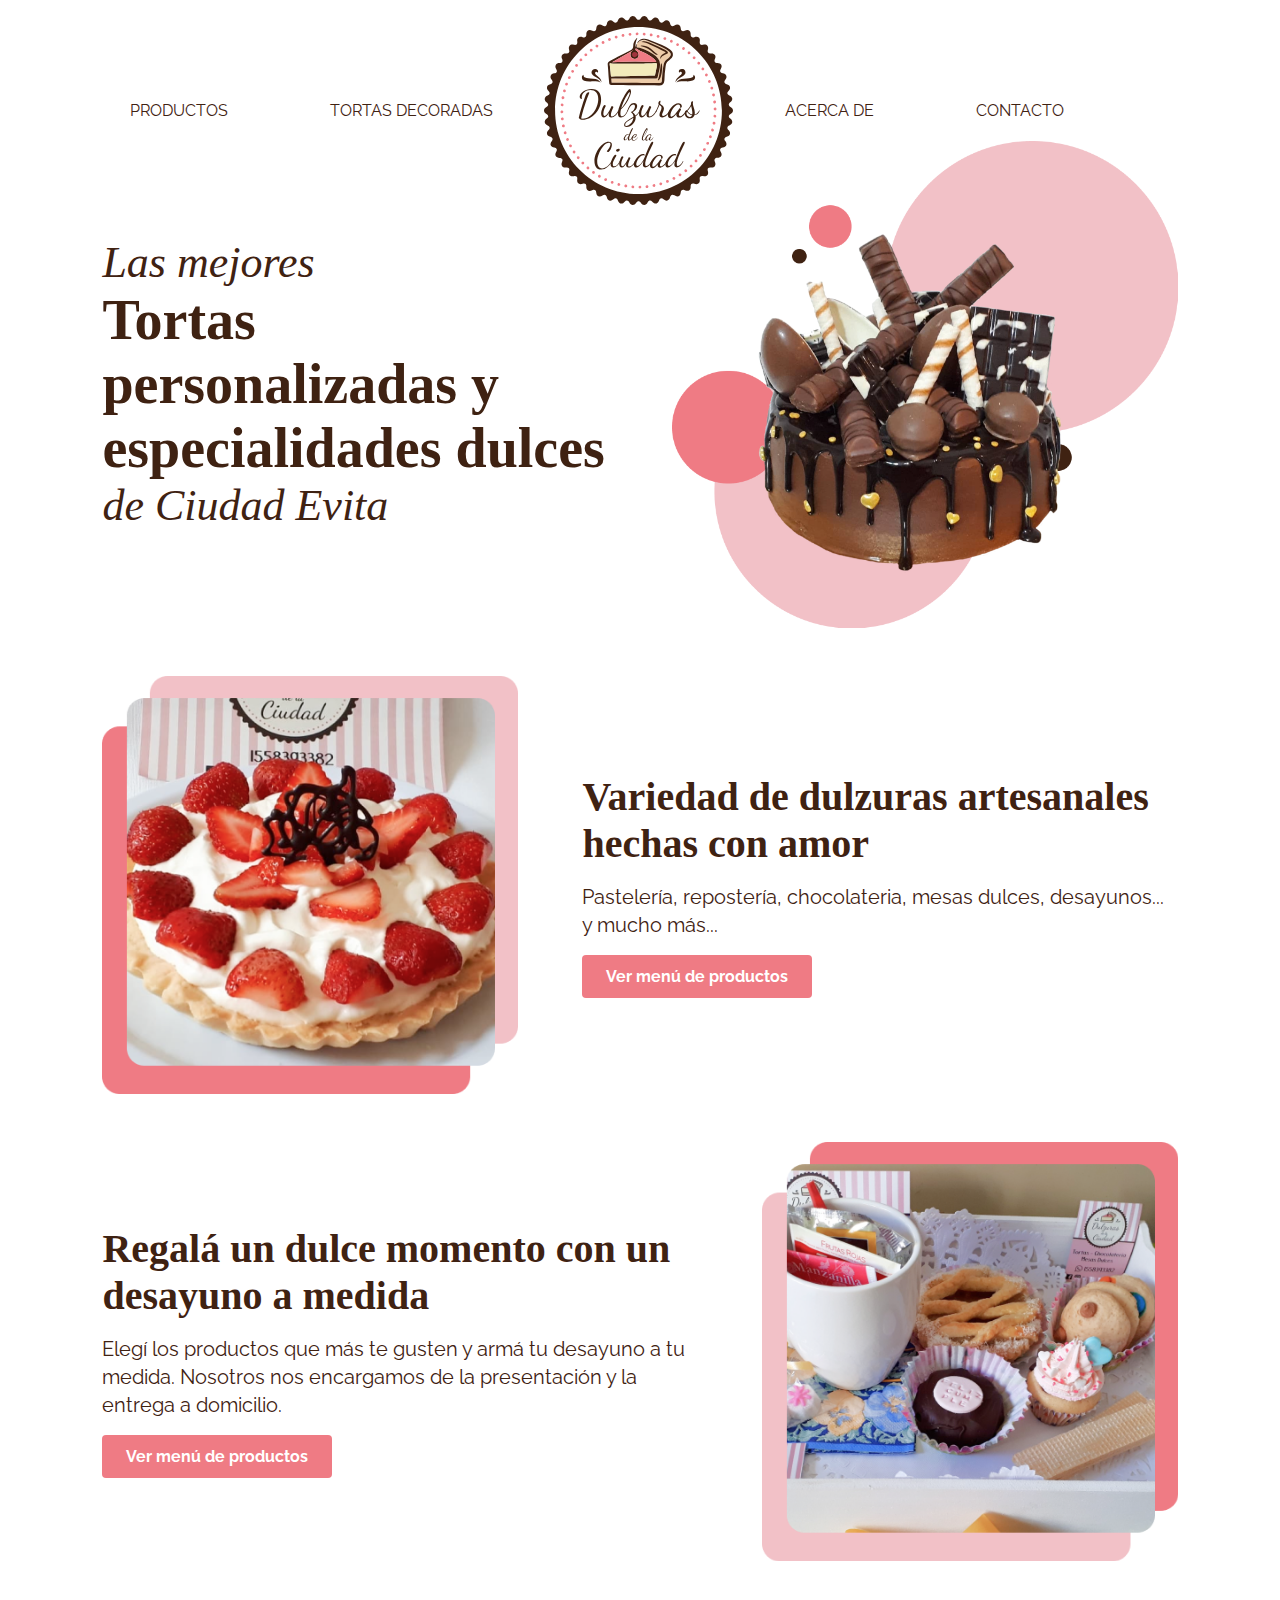
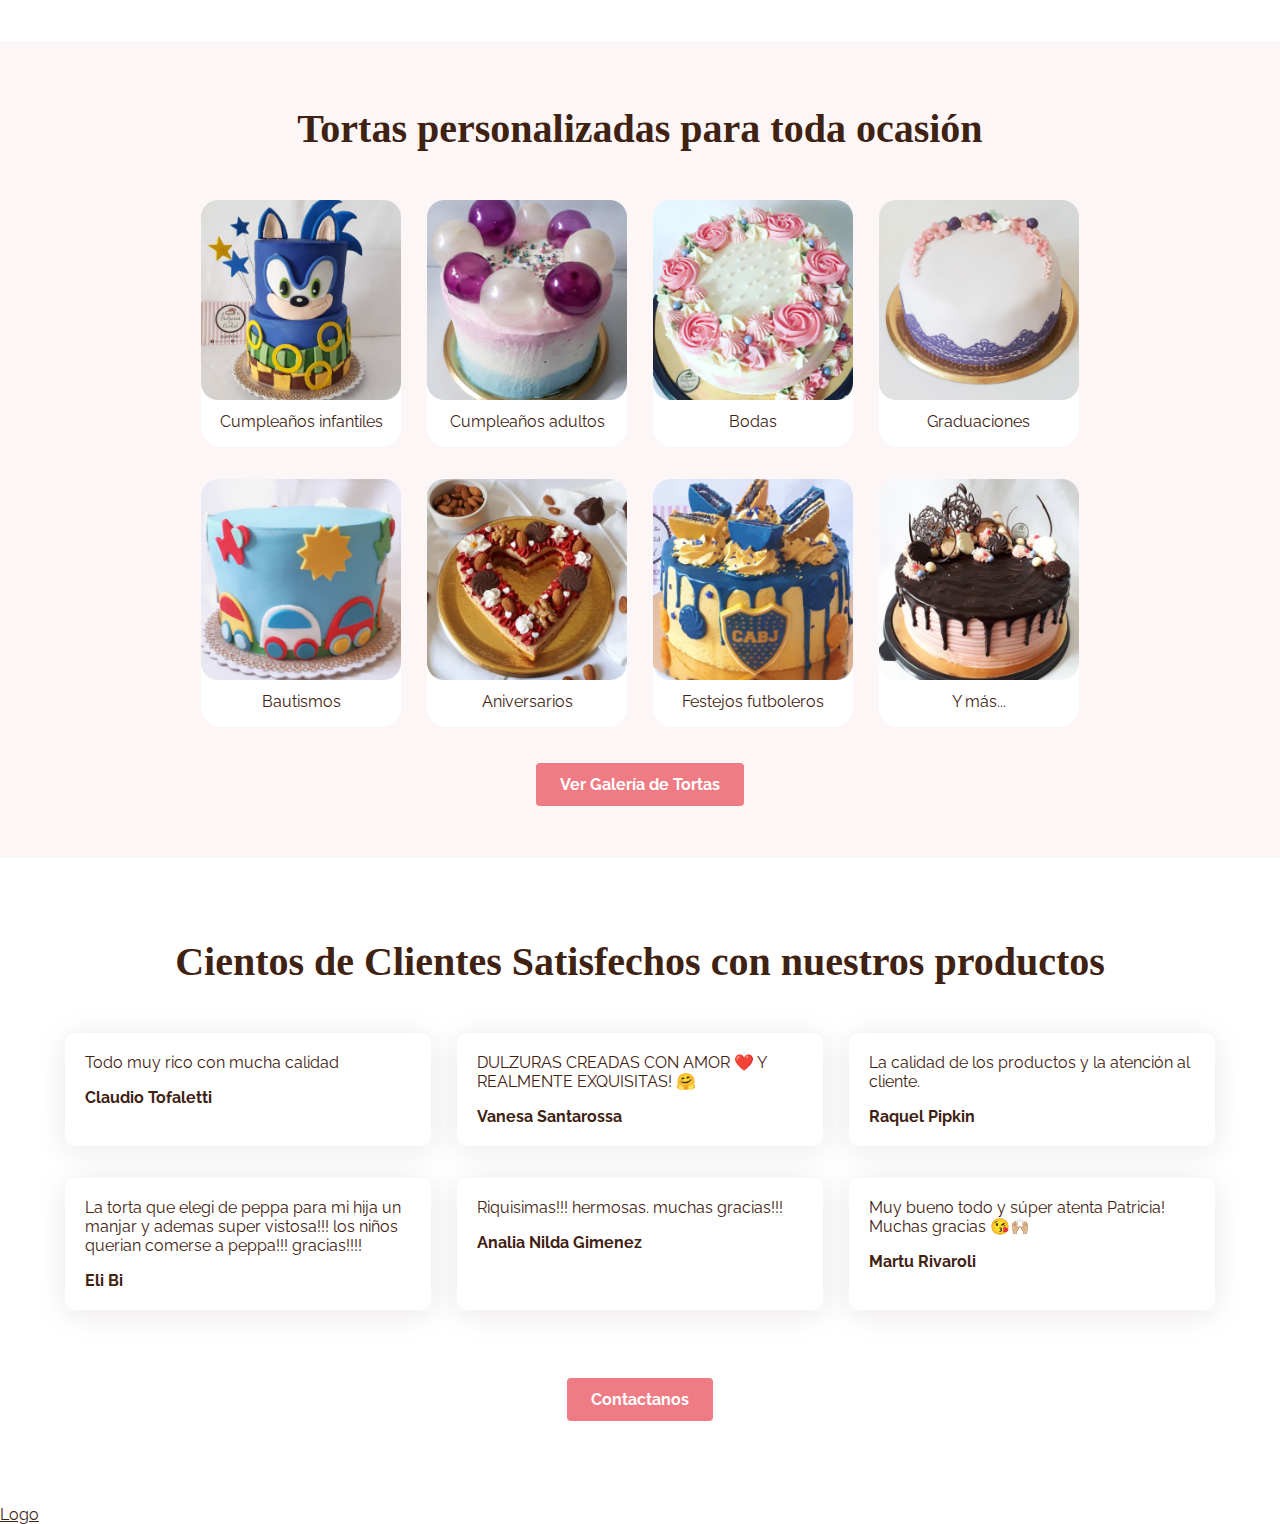
==== commit 9d90e5c2: "correcciones desafio 3 + arreglos mobile (responsive)" ====
--- a/index.html
+++ b/index.html
@@ -49,7 +49,7 @@
                 <h1><span>Las mejores</span> Tortas personalizadas y especialidades dulces <span>de Ciudad Evita</span></h1>
             </div>
             <div class="flex__row__column background-circulos">
-                <div class="flex__row__column top-img">
+                <div class="flex__row__column header__img">
                     <img  src="Imagenes/Drip-cake.png" alt="Torta Drip Cake con chocolates arriba">
                 </div>
             </div>
--- a/Estilos/estilos.css
+++ b/Estilos/estilos.css
@@ -11,7 +11,7 @@
   color: #3F2212;
   text-decoration: none;
   list-style: none;
-  width: 100vw;
+  width: 100%;
   overflow-x: hidden;
 }
 
@@ -27,22 +27,22 @@
 }
 
 h1 {
-  font-size: 4rem;
+  font-size: 3.5rem;
 }
 
 h1 span {
   display: block;
-  font-size: 3rem;
+  font-size: 2.75rem;
   font-style: italic;
   font-weight: normal;
 }
 
 h2 {
-  font-size: 3rem;
+  font-size: 2.5rem;
 }
 
 h3 {
-  font-size: 2.25rem;
+  font-size: 2rem;
 }
 
 h4 {
@@ -268,53 +268,23 @@
 @media screen and (max-width: 800px) {
   .flex__row {
     flex-flow: column;
-    margin: 3rem 2%;
+    margin: 0rem 0;
   }
 
   .flex__row--reverse {
     flex-flow: column;
   }
 
-  .left-text {
-    margin-right: 0rem;
-  }
-
-  .right-text {
-    margin-left: 0rem;
-  }
-
-  .flex__row__column img {
-    margin: 2rem 0;
-  }
-}
-.flex__wrap {
-  list-style: none;
-  display: grid;
-  grid-template-columns: repeat(auto-fit, minmax(165px, 1fr));
-  gap: 2rem 2vw;
-  justify-content: center;
-  max-width: 1006px;
-  text-align: center;
-  margin: auto;
-  margin-top: 3rem;
-  margin-bottom: 3rem;
-  padding: 0 5vw 0 5vw;
-}
-.flex__wrap li {
-  border-radius: 20px;
-  padding-bottom: 1rem;
-  display: inline-block;
-  background-color: white;
-}
-.flex__wrap li p {
-  padding: 0 0.5rem 0 0.5rem;
-}
-.flex__wrap img {
-  width: 100%;
-  height: auto;
-  margin-bottom: 0.5rem;
-}
-
+  .flex__row__column {
+    margin-bottom: 2rem;
+    margin-left: 2%;
+    margin-right: 2%;
+  }
+
+  .header__img {
+    margin: 0;
+  }
+}
 .center {
   text-align: center;
   padding: 0 5vw 0 5vw;
@@ -361,11 +331,52 @@
 .color-bg {
   background-color: #FDF6F7;
   display: block;
-  padding: 6% 0;
+  padding: 4rem 0;
   margin-bottom: 5rem;
   margin-top: 5rem;
   width: 100%;
   text-align: center;
+}
+@media screen and (max-width: 800px) {
+  .color-bg {
+    margin-top: 0;
+    margin-bottom: 3rem;
+    padding: 2rem 0 3rem 0;
+  }
+}
+.color-bg .flex__wrap {
+  list-style: none;
+  display: grid;
+  grid-template-columns: repeat(auto-fit, minmax(175px, 1fr));
+  gap: 2rem 2vw;
+  justify-content: center;
+  max-width: 1006px;
+  text-align: center;
+  margin: auto;
+  margin-top: 3rem;
+  margin-bottom: 3rem;
+  padding: 0 5vw 0 5vw;
+}
+@media screen and (max-width: 800px) {
+  .color-bg .flex__wrap {
+    grid-template-columns: repeat(auto-fit, minmax(135px, 1fr));
+    margin-top: 1rem;
+    gap: 0.75rem 2vw;
+  }
+}
+.color-bg .flex__wrap li {
+  border-radius: 20px;
+  padding-bottom: 1rem;
+  display: inline-block;
+  background-color: white;
+}
+.color-bg .flex__wrap li p {
+  padding: 0 0.5rem 0 0.5rem;
+}
+.color-bg .flex__wrap img {
+  width: 100%;
+  height: auto;
+  margin-bottom: 0.5rem;
 }
 
 .clientes-satisfechos {
@@ -382,6 +393,13 @@
   margin-top: 3rem;
   margin-bottom: 5rem;
 }
+@media screen and (max-width: 800px) {
+  .flex__wrap-opiniones {
+    margin-top: 1.5rem;
+    margin-bottom: 2.5rem;
+    gap: 0.75rem 2vw;
+  }
+}
 .flex__wrap-opiniones div {
   padding: 20px;
   border-radius: 0.625rem;
@@ -404,24 +422,48 @@
     margin-top: 5rem;
   }
 }
+.productos__header {
+  margin-top: 3rem;
+  text-align: center;
+  padding: 0 5vw;
+}
+.productos__header h2 {
+  padding-bottom: 1rem;
+}
+@media screen and (max-width: 512px) {
+  .productos__header {
+    margin-top: 5rem;
+  }
+  .productos__header .subtitle {
+    font-size: 0.9rem;
+  }
+}
+
 .productos {
   margin: 3rem 2vw 0 2vw;
   text-align: center;
 }
-.productos h2 {
-  padding-bottom: 1rem;
-}
-.productos .productos__header {
-  padding: 0 10vw 0 10vw;
+@media screen and (max-width: 512px) {
+  .productos {
+    margin-top: 1rem;
+  }
 }
 .productos .productos__grid {
   list-style: none;
   display: grid;
-  grid-template-columns: repeat(auto-fit, minmax(17rem, 1fr));
+  grid-template-columns: repeat(auto-fit, minmax(15rem, 1fr));
   gap: 2rem 2vw;
   text-align: center;
   margin-top: 3rem;
   margin-bottom: 5rem;
+}
+@media screen and (max-width: 512px) {
+  .productos .productos__grid {
+    grid-template-columns: repeat(auto-fit, minmax(9.3rem, 1fr));
+    gap: 0.75rem 2vw;
+    margin-top: 1rem;
+    margin-bottom: 1rem;
+  }
 }
 .productos .productos__grid div {
   box-shadow: 0px 0.25rem 1.4rem rgba(63, 34, 18, 0.08);
@@ -430,6 +472,11 @@
   transition: box-shadow, 0.5s;
   overflow: hidden;
 }
+@media screen and (max-width: 512px) {
+  .productos .productos__grid div {
+    border-radius: 0rem;
+  }
+}
 .productos .productos__grid div p {
   padding: 0.75rem 1rem 0 1rem;
 }
@@ -448,21 +495,6 @@
   font-weight: bold;
 }
 
-@media screen and (max-width: 512px) {
-  .productos {
-    margin-top: 5rem;
-  }
-  .productos .productos__header {
-    padding: 0 1vw 0 1vw;
-  }
-  .productos .productos__header .subtitle {
-    font-size: 0.9rem;
-  }
-  .productos .grid-productos {
-    grid-template-columns: repeat(auto-fit, minmax(10rem, 1fr));
-    gap: 3rem 2vw;
-  }
-}
 .galeria-tortas-header {
   margin-top: 3rem;
   padding: 0 5vw 3rem 5vw;
@@ -524,11 +556,6 @@
   text-align: center;
 }
 
-.foto-patri {
-  max-width: 450px;
-  min-width: 330px;
-}
-
 .certi-alimentos {
   max-width: 353px;
   border: 10px solid #3F2212;
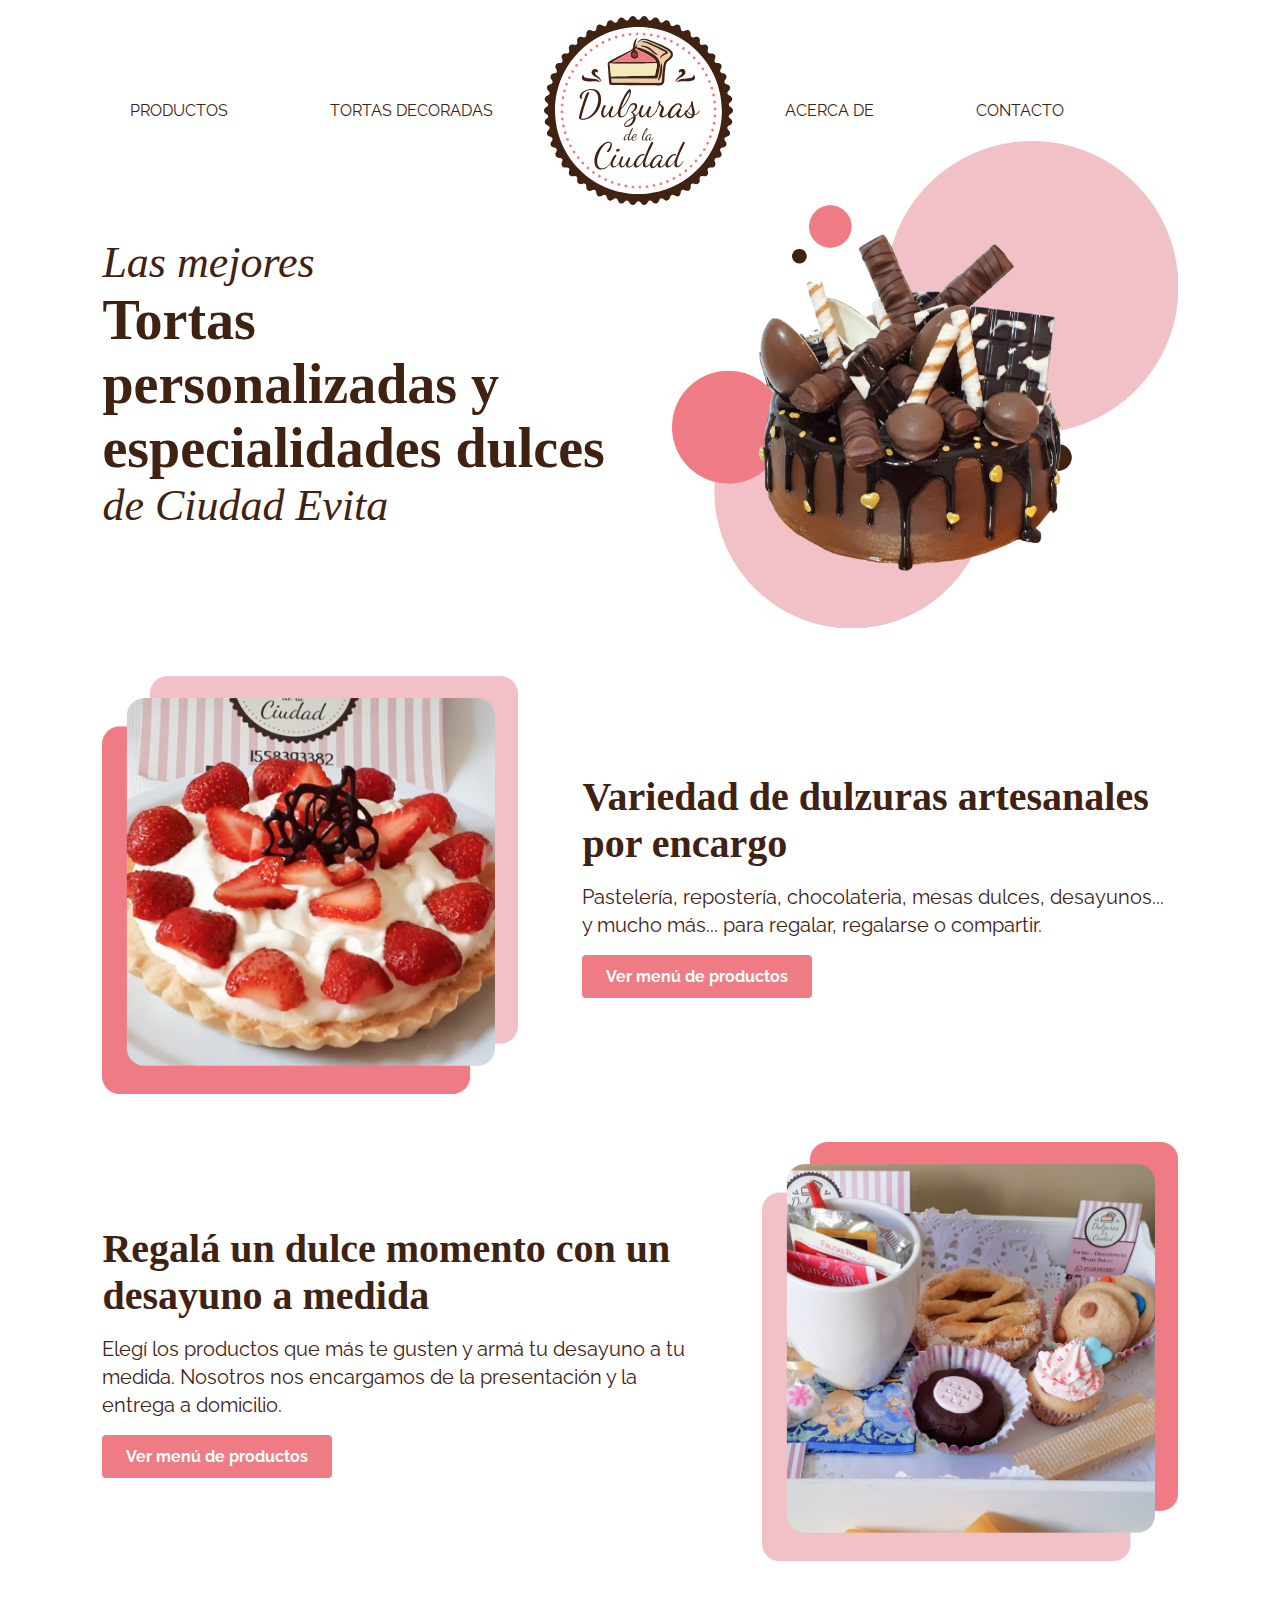
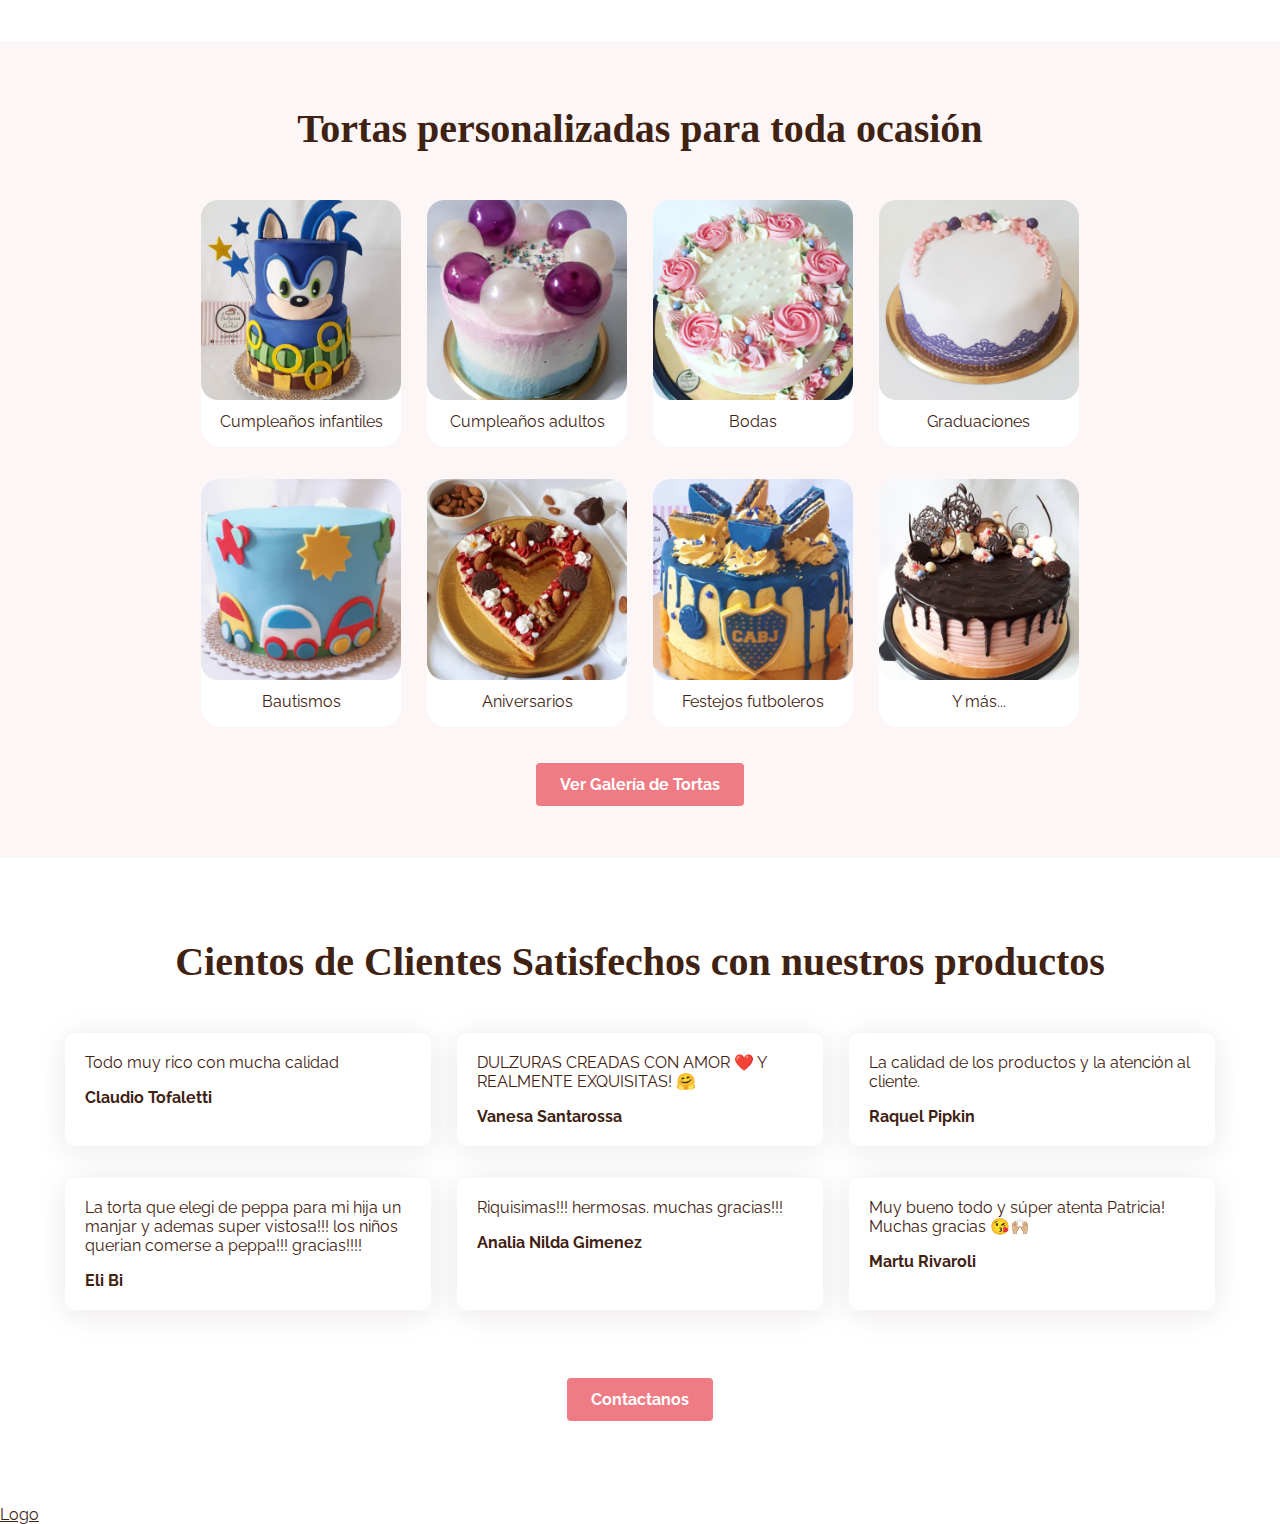
==== commit 0ff9f4c3: "modificando contenido" ====
--- a/index.html
+++ b/index.html
@@ -4,6 +4,8 @@
 <head>
     <meta charset="UTF-8">
     <title>Dulzuras de la Ciudad - Las mejores tortas de Ciudad Evita</title>
+    <meta name="description" content="Emprendimiento dedicado a la elaboración artesanal de tortas personalizadas, pastelería, desayunos, mesas dulces, chocolatería y más... Pedidos por whatsapp al +54 9 1158393382">
+    <meta name="keywords" content="tortas de cumpleaños, cupcakes, popcakes, postres, desayunos de regalo, mesas dulces, envío a domicilio, tortas decoradas, ciudad evita, zona oeste">
     <meta name="viewport" content="width=device-width, initial-scale=1.0">
     <link rel="stylesheet" href="Estilos/estilos.css">
 </head>
@@ -11,34 +13,34 @@
     <!-- MENU -->
     <div class= "menu-mobile">
         <a href="/">
-            <img src="/Imagenes/Text-logo.svg">
+            <img src="./Imagenes/Text-logo.svg">
         </a>
         <a href="#menu">
-            <img class="icon" src="/Imagenes/menu.svg">
+            <img class="icon" src="./Imagenes/menu.svg">
         </a>
     </div>
     <nav id="menu">
         <a href="#">
-            <img class="icon-close" src="/Imagenes/cerrar.svg">
+            <img class="icon-close" src="./Imagenes/cerrar.svg">
         </a>
         <ul>
             <li>
                 <a>Productos</a>
                 <ul class="submenu">
-                    <li><a href="Productos.html">Pastelería</a></li>
-                    <li><a href="Productos.html">Chocolatería</a></li>
+                    <li><a href="./productos-pasteleria.html">Pastelería</a></li>
+                    <li><a href="./productos-chocolateria.html">Chocolatería</a></li>
                 </ul>
             </li>
-            <li><a href="Tortas-decoradas.html">Tortas Decoradas</a></li>
+            <li><a href="./Tortas-decoradas.html">Tortas Decoradas</a></li>
             <li class="logo-menu">
-                <a href="/" class="logo-default">
+                <a href="./" class="logo-default">
                     <div>
                         
                     </div>    
                 </a> 
             </li>
-            <li><a href="Acerca-de.html">Acerca de</a></li>
-            <li><a href="Contacto.html">Contacto</a></li>
+            <li><a href="./Acerca-de.html">Acerca de</a></li>
+            <li><a href="./Contacto.html">Contacto</a></li>
         </ul>
     </nav>
 
@@ -61,8 +63,8 @@
         <!-- SECTION 1 - VARIEDAD DULZURAS -->
         <section class="flex__row flex__row--reverse">
             <div class="flex__row__column right-text">
-                <h2>Variedad de dulzuras artesanales hechas con amor </h2>
-                <p class="subtitle">Pastelería, repostería, chocolateria, mesas dulces, desayunos... y mucho más... </p>
+                <h2>Variedad de dulzuras artesanales por encargo </h2>
+                <p class="subtitle">Pastelería, repostería, chocolateria, mesas dulces, desayunos... y mucho más... para regalar, regalarse o compartir.</p>
                 <a class="button button--left" href="/productos.html">Ver menú de productos</a>
             </div>
             <div class="flex__row__column dulzuras-img">
@@ -78,7 +80,7 @@
                 <a class="button button--left" href="/productos.html">Ver menú de productos</a>
             </div>
             <div class="flex__row__column desayunos-img">
-                <img src="Imagenes/Desayunos-1.png" alt="Desayuno personalizado en bandeja con taza e infusiones, pastafrola, galletas caseras, obleas, cupcake y un brownie">
+                <img src="Imagenes/Desayunos-1.png" alt="Desayuno regalo personalizado en bandeja con taza e infusiones, pastafrola, galletas caseras, obleas, cupcake y un brownie">
             </div>
         </section>
 
@@ -91,30 +93,30 @@
                     <p>Cumpleaños infantiles</p>
                 </li>
                 <li>
-                    <img src="Imagenes/Cumple-adulto.png" alt="Torta decorada de personaje Sonic">
+                    <img src="Imagenes/Cumple-adulto.png" alt="Torta decorada con globos">
                     <p>Cumpleaños adultos</p>
                 </li>
                 <li>
-                    <img src="Imagenes/Bodas.png" alt="Torta decorada de personaje Sonic">
+                    <img src="Imagenes/Bodas.png" alt="Torta boda decorada flores">
                     <p>Bodas</p>
                 <li>
-                    <img src="Imagenes/Graduaciones.png" alt="Torta decorada de personaje Sonic">
+                    <img src="Imagenes/Graduaciones.png" alt="Torta decorada sncilla con flores">
                     <p>Graduaciones</p>
                 </li>
                 <li>
-                    <img src="Imagenes/Bautismos.png" alt="Torta decorada de personaje Sonic">
+                    <img src="Imagenes/Bautismos.png" alt="Torta decorada infantil de autitos y tren">
                     <p>Bautismos</p>
                 </li>
                 <li>
-                    <img src="Imagenes/Aniversarios.png" alt="Torta decorada de personaje Sonic">
+                    <img src="Imagenes/Aniversarios.png" alt="Torta en forma de corazon">
                     <p>Aniversarios</p>
                 </li>
                 <li>
-                    <img src="Imagenes/Futbol.png" alt="Torta decorada de personaje Sonic">
+                    <img src="Imagenes/Futbol.png" alt="Torta decorada de Boca">
                     <p>Festejos futboleros</p>
                 </li>
                 <li>
-                    <img src="Imagenes/Otros.png" alt="Torta decorada de personaje Sonic">
+                    <img src="Imagenes/Otros.png" alt="Torta decorada drip cake">
                     <p>Y más...</p>
                 </li>
             </ul>
--- a/Estilos/estilos.css
+++ b/Estilos/estilos.css
@@ -356,6 +356,11 @@
   margin-top: 3rem;
   margin-bottom: 3rem;
   padding: 0 5vw 0 5vw;
+  box-shadow: 0px 0rem 0rem rgba(63, 34, 18, 0);
+  transition: box-shadow, 0.5s;
+}
+.color-bg .flex__wrap > li:hover {
+  box-shadow: 0px 0.85rem 1.8rem rgba(63, 34, 18, 0.12);
 }
 @media screen and (max-width: 800px) {
   .color-bg .flex__wrap {
@@ -474,7 +479,7 @@
 }
 @media screen and (max-width: 512px) {
   .productos .productos__grid div {
-    border-radius: 0rem;
+    border-radius: 0.5rem;
   }
 }
 .productos .productos__grid div p {
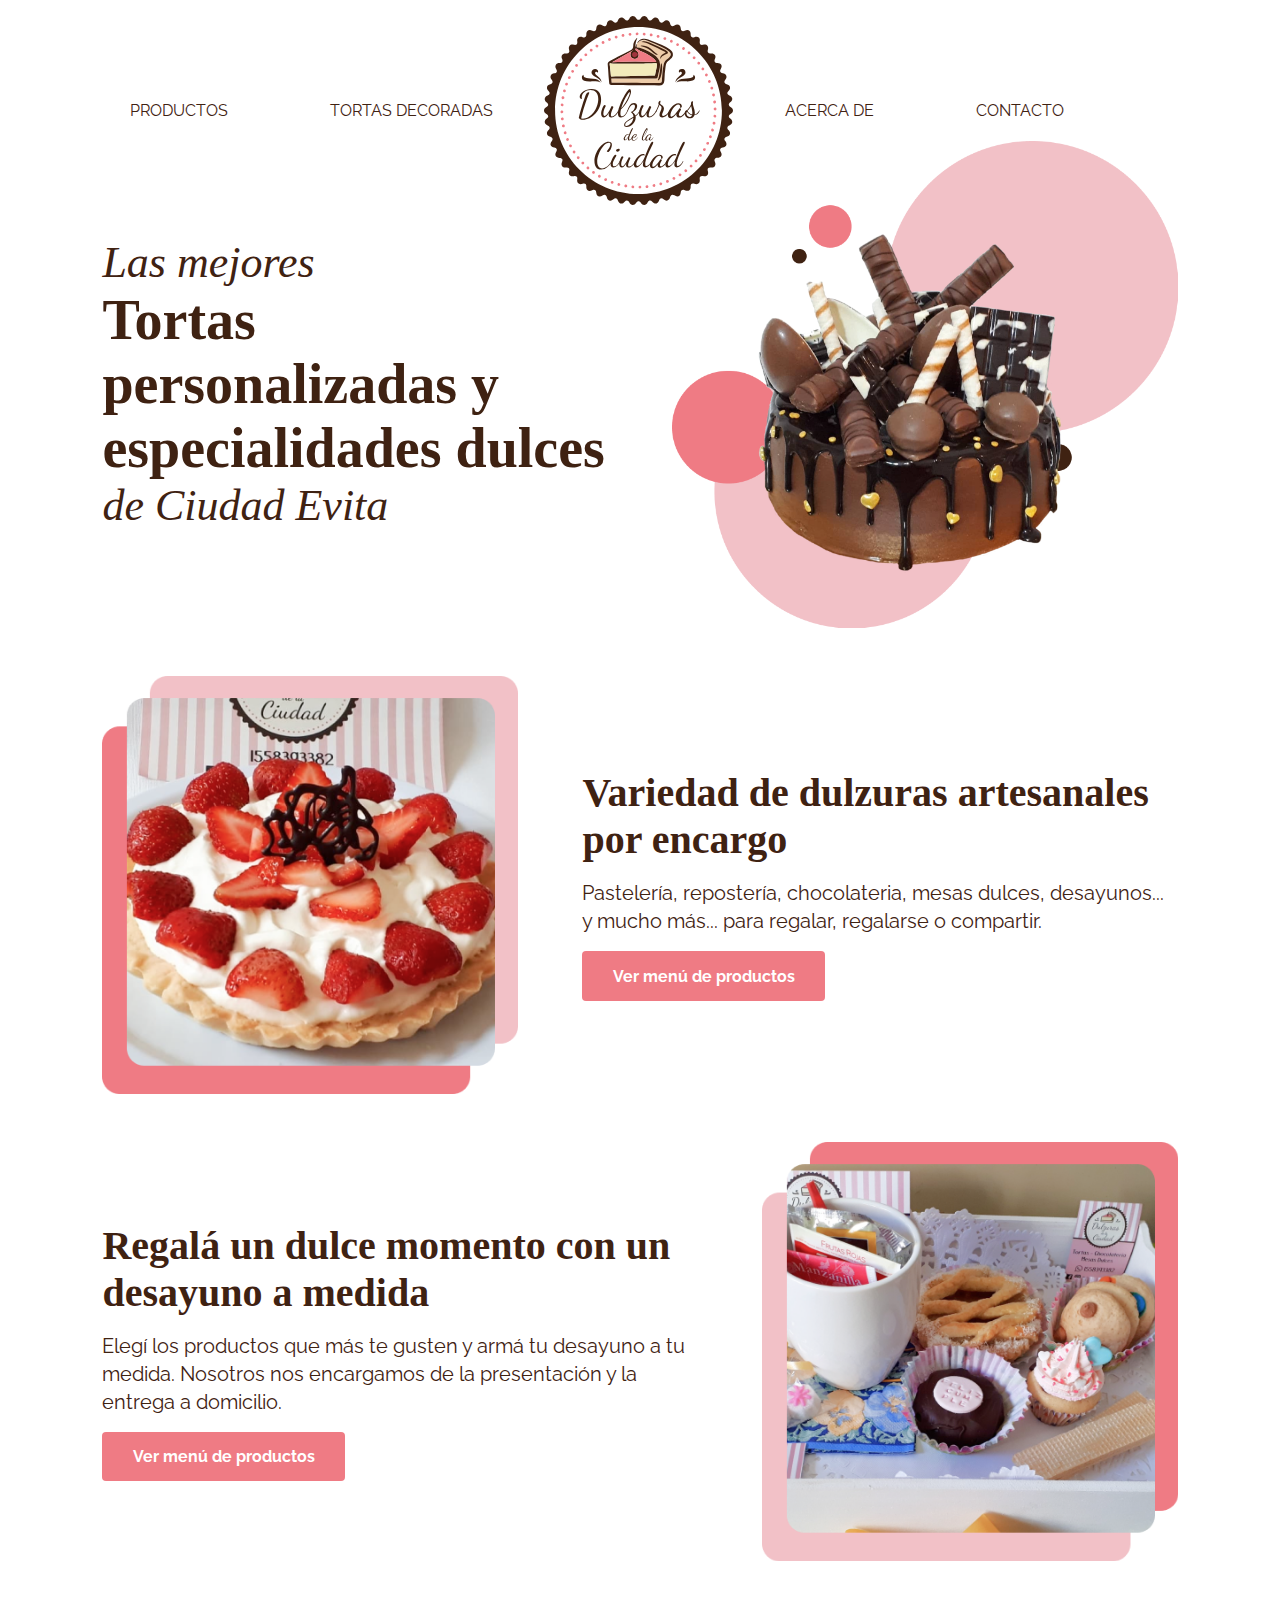
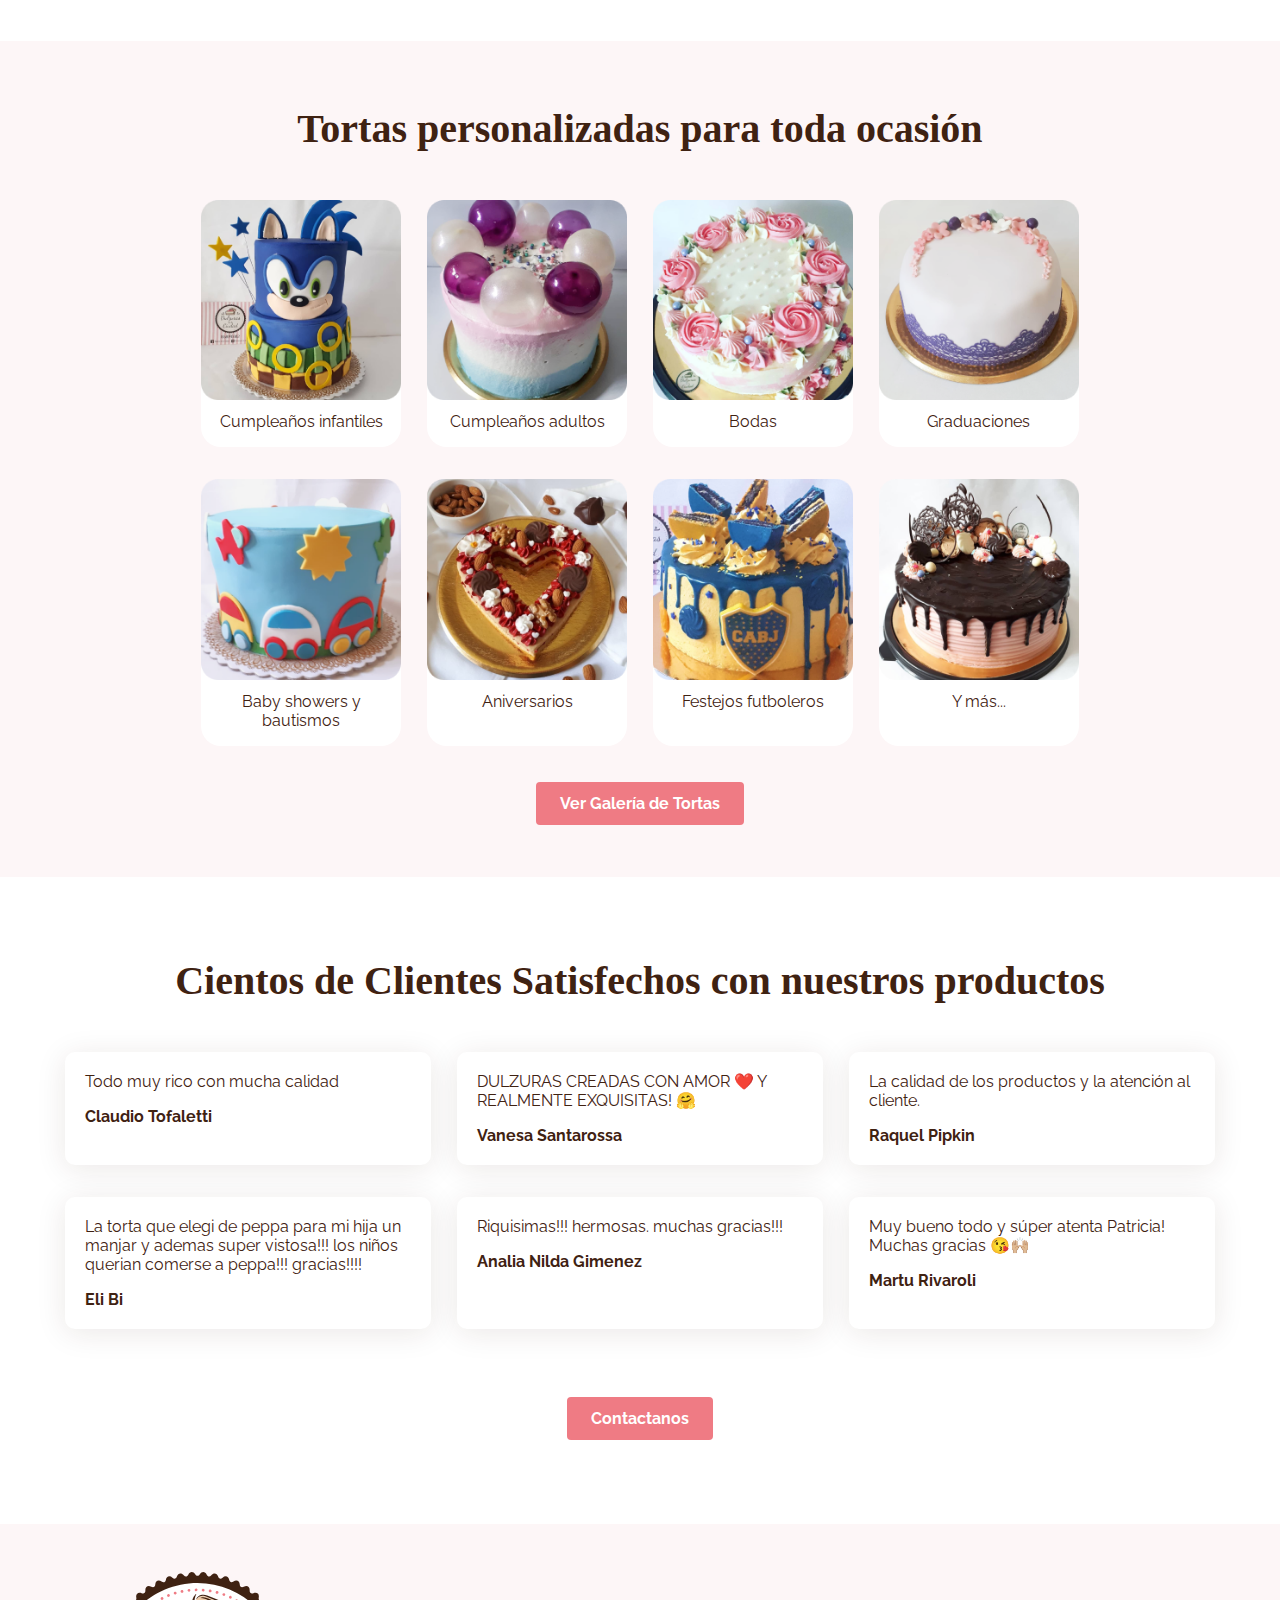
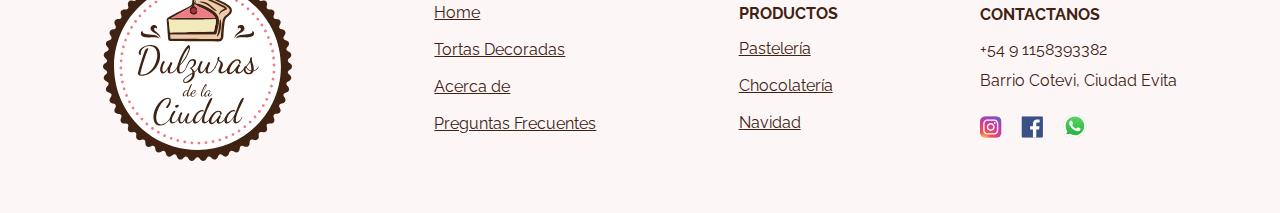
==== commit 1d2df024: "agregando footer" ====
--- a/index.html
+++ b/index.html
@@ -13,10 +13,10 @@
     <!-- MENU -->
     <div class= "menu-mobile">
         <a href="/">
-            <img src="./Imagenes/Text-logo.svg">
+            <img src="./Imagenes/Text-logo.svg" alt="Logo">
         </a>
         <a href="#menu">
-            <img class="icon" src="./Imagenes/menu.svg">
+            <img class="icon" src="./Imagenes/menu.svg" alt="Menú">
         </a>
     </div>
     <nav id="menu">
@@ -105,7 +105,7 @@
                 </li>
                 <li>
                     <img src="Imagenes/Bautismos.png" alt="Torta decorada infantil de autitos y tren">
-                    <p>Bautismos</p>
+                    <p>Baby showers y bautismos</p>
                 </li>
                 <li>
                     <img src="Imagenes/Aniversarios.png" alt="Torta en forma de corazon">
@@ -158,7 +158,38 @@
 
     <!-- FOOTER -->
     <footer>
-        <a href="#">Logo</a>
+        <div>
+            <img src="/Imagenes/Logo-Default.svg" alt="Logo Dulzuras de la Ciudad">
+        </div>
+        <div>
+            <a href="./index.html">Home</a>
+            <a href="./tortas-decoradas.html">Tortas Decoradas</a>
+            <a href="./acerca-de.html">Acerca de</a>
+            <a href="./contacto.html">Preguntas Frecuentes</a>
+        </div>
+        <div>
+            <b>PRODUCTOS</b>
+            <a href="./productos-pasteleria.html">Pastelería</a>
+            <a href="./productos-chocolateria.html">Chocolatería</a>
+            <a href="./productos-navidad.html">Navidad</a>
+        </div>
+        <div>
+            <b>CONTACTANOS</b>
+            <p>+54 9 1158393382</p>
+            <p class="direccion">Barrio Cotevi, Ciudad Evita</p>
+            <div class="footer__social">
+                <a class="footer__social__icon" href="https://www.instagram.com/dulzurasdelaciudad/" target="_blank">
+                    <img src="/Imagenes/social-instagram.svg" alt="Nuestro Instagram">
+                </a>
+                <a class="footer__social__icon" href="https://www.facebook.com/dulzurasdelaciudad" target="_blank">
+                    <img src="/Imagenes/social-facebook.svg" alt="Nuestro Facebook">
+                </a>
+                <a class="footer__social__icon" href="https://wa.me/5491158393382" target="_blank">
+                    <img src="/Imagenes/social-whatsapp.svg" alt="Nuestro Whatsapp">
+                </a>
+            </div>
+            
+        </div>
     </footer>
 </body>
 </html>
--- a/Estilos/estilos.css
+++ b/Estilos/estilos.css
@@ -299,12 +299,13 @@
   font-weight: bold;
   text-decoration: none;
   color: white;
-  transition: background-color 0.2s;
+  transition: background-color 0.2s, padding 0.2s;
   margin: auto;
 }
 
 .button--left {
   margin: 0 auto 0 0;
+  padding: 0.95rem 1.9rem;
 }
 
 .button:hover {
@@ -359,9 +360,6 @@
   box-shadow: 0px 0rem 0rem rgba(63, 34, 18, 0);
   transition: box-shadow, 0.5s;
 }
-.color-bg .flex__wrap > li:hover {
-  box-shadow: 0px 0.85rem 1.8rem rgba(63, 34, 18, 0.12);
-}
 @media screen and (max-width: 800px) {
   .color-bg .flex__wrap {
     grid-template-columns: repeat(auto-fit, minmax(135px, 1fr));
@@ -377,6 +375,9 @@
 }
 .color-bg .flex__wrap li p {
   padding: 0 0.5rem 0 0.5rem;
+}
+.color-bg .flex__wrap > li:hover {
+  box-shadow: 0px 0.85rem 1rem rgba(63, 34, 18, 0.08);
 }
 .color-bg .flex__wrap img {
   width: 100%;
@@ -560,6 +561,48 @@
 .acerca-de h2 {
   text-align: center;
 }
+.acerca-de .certificaciones-title {
+  margin-top: 2rem;
+  margin-bottom: 5rem;
+  text-align: center;
+}
+.acerca-de .flex-cursos {
+  list-style: none;
+  display: grid;
+  grid-template-columns: repeat(auto-fit, minmax(175px, 1fr));
+  gap: 2rem 2vw;
+  justify-content: center;
+  max-width: 1000px;
+  text-align: center;
+  margin: auto;
+  margin-top: 3rem;
+  margin-bottom: 3rem;
+  padding: 0 5vw 0 5vw;
+}
+@media screen and (max-width: 800px) {
+  .acerca-de .flex-cursos {
+    grid-template-columns: repeat(auto-fit, minmax(135px, 1fr));
+    margin-top: 1rem;
+    gap: 0.75rem 2vw;
+  }
+}
+.acerca-de .flex-cursos li {
+  padding-bottom: 1rem;
+  display: inline-block;
+}
+.acerca-de .flex-cursos li p {
+  padding: 0 0.5rem 0 0.5rem;
+}
+.acerca-de .flex-cursos img:hover {
+  box-shadow: 0px 0.85rem 1rem rgba(63, 34, 18, 0.08);
+}
+.acerca-de .flex-cursos img {
+  width: 100%;
+  height: auto;
+  margin-bottom: 0.5rem;
+  box-shadow: 0px 0rem 0rem rgba(63, 34, 18, 0);
+  transition: box-shadow, 0.5s;
+}
 
 .certi-alimentos {
   max-width: 353px;
@@ -625,4 +668,45 @@
   .form-contacto {
     margin-top: 5rem;
   }
+}
+footer {
+  background-color: #FDF6F7;
+  display: flex;
+  flex-flow: row wrap;
+  align-content: space-around;
+  padding: 3rem 2rem;
+  justify-content: space-around;
+  align-items: center;
+}
+footer a {
+  display: block;
+  padding: 0.5rem 0;
+  margin: 0.125rem 0;
+}
+footer p {
+  display: block;
+  padding-top: 0.5rem;
+  margin-bottom: 0.25rem;
+}
+footer b {
+  display: block;
+  margin-top: 0.625rem;
+  margin-bottom: 0.5rem;
+}
+footer .footer__social {
+  margin-top: 1.5rem;
+}
+footer .footer__social__icon {
+  display: inline;
+  text-decoration: none;
+  margin-right: 15px;
+}
+@media screen and (max-width: 500px) {
+  footer {
+    flex-flow: column wrap;
+    text-align: center;
+  }
+  footer div {
+    margin-bottom: 1rem;
+  }
 }